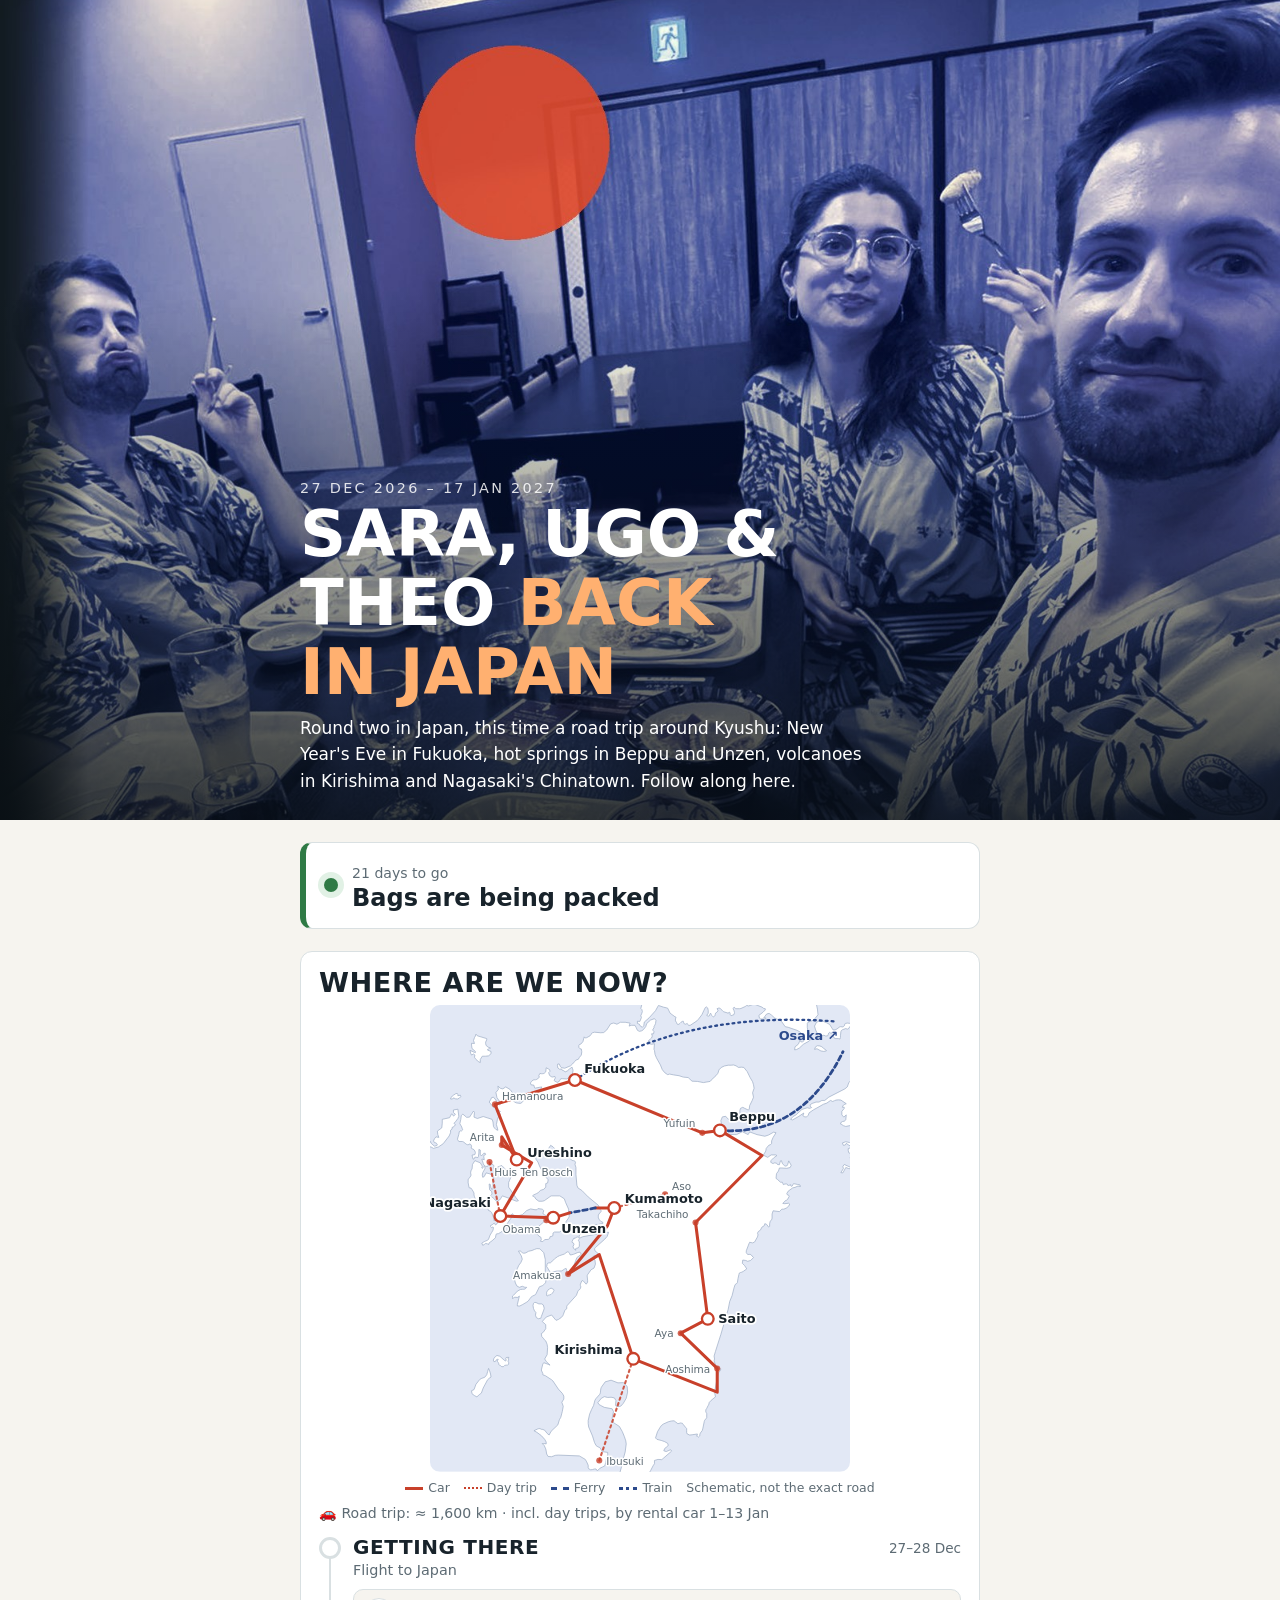
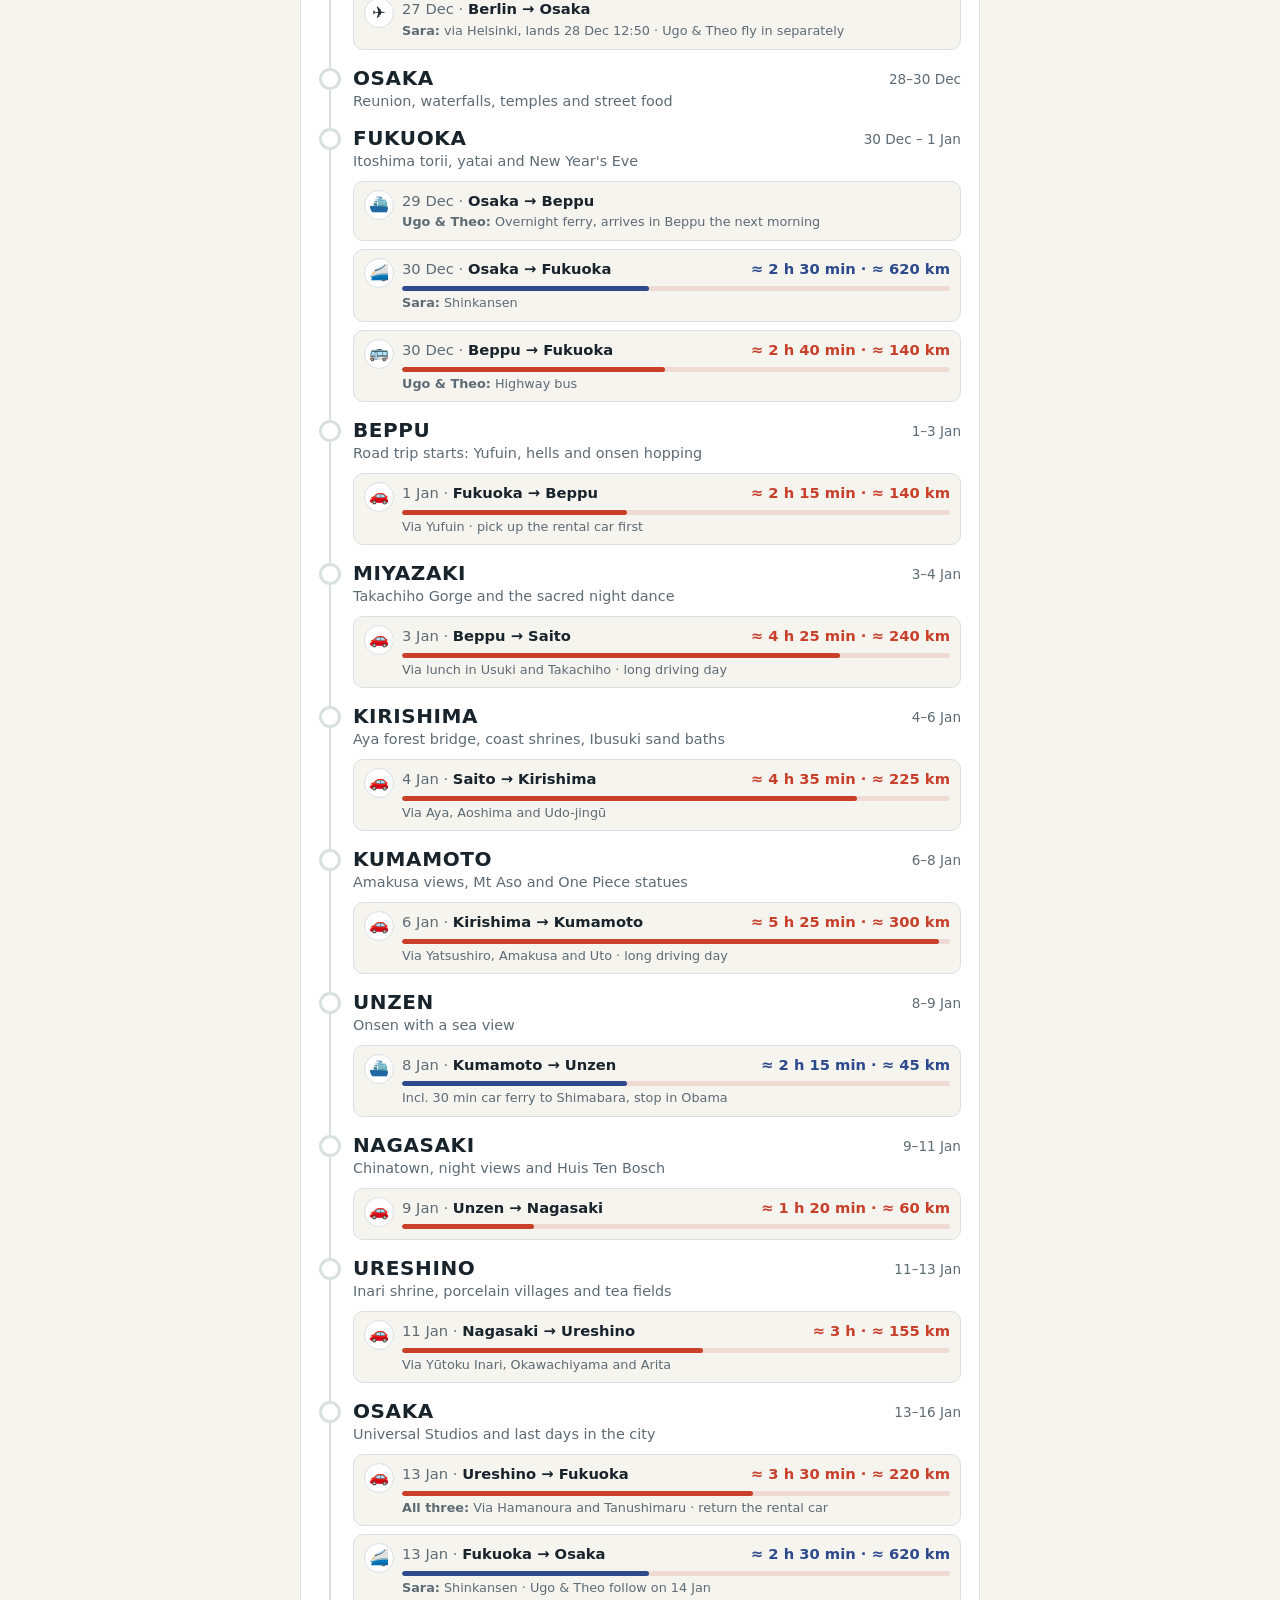
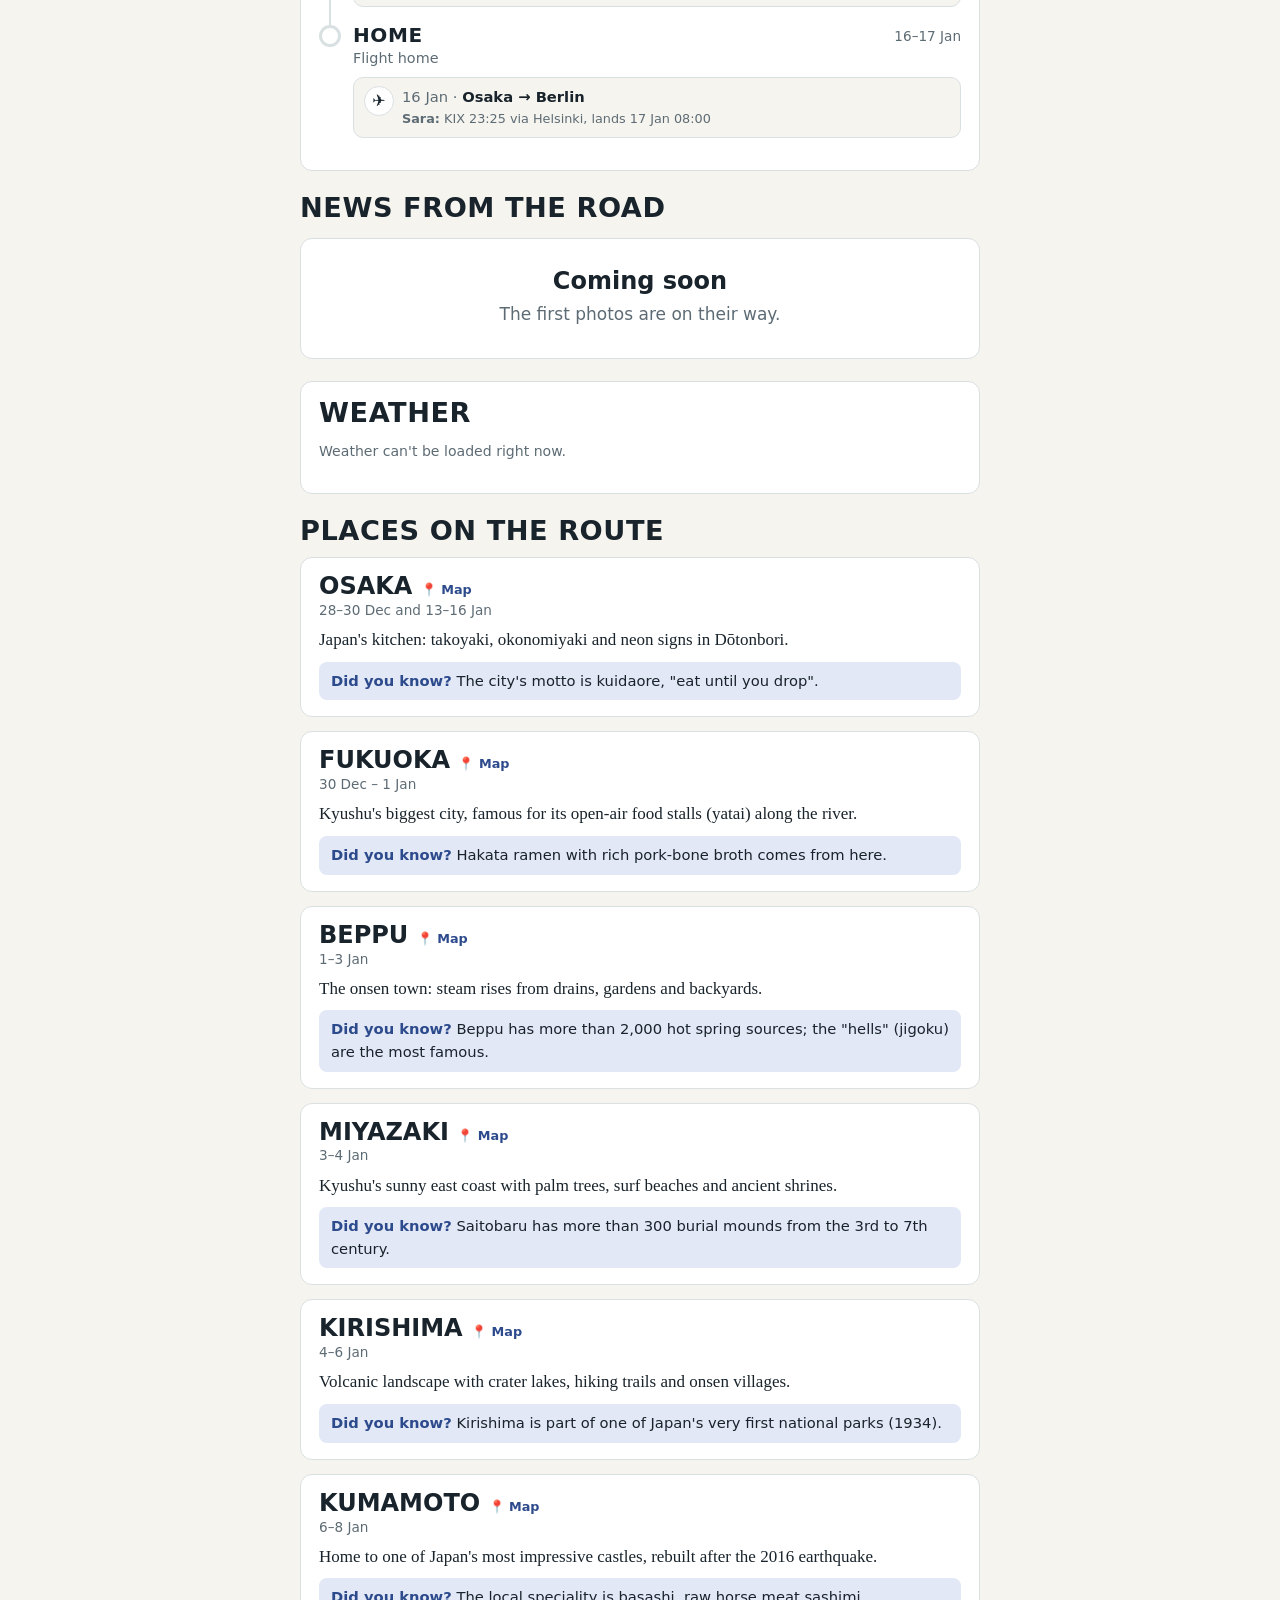
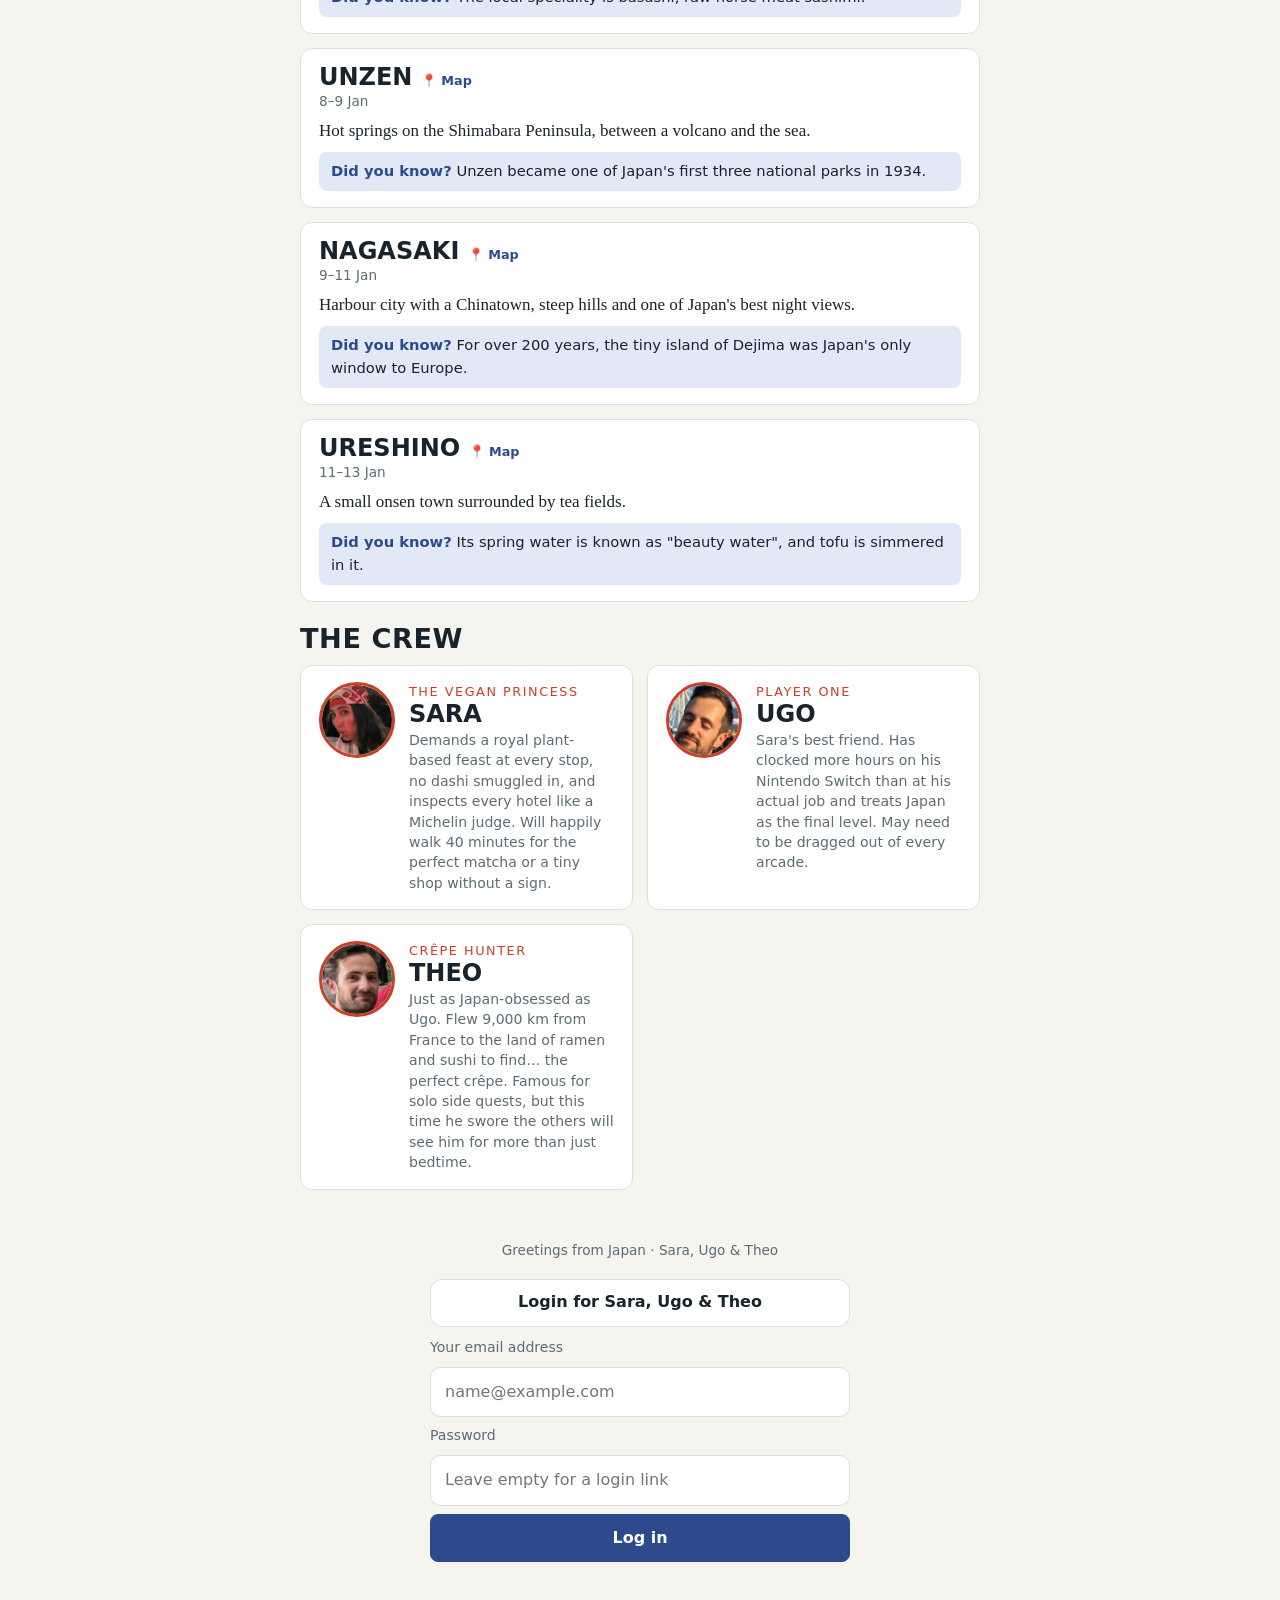
==== index.html @ 7d4ee1e5 "App icon name: Kyushu Trav Co-Authored-By: Claude Opus 5.5 <noreply@anthropic.com> Claude-Session: h" ====
<!DOCTYPE html>
<html lang="en">
<head>
<meta charset="utf-8">
<meta name="viewport" content="width=device-width, initial-scale=1, viewport-fit=cover">
<link rel="manifest" href="manifest-blog.webmanifest">
<link rel="apple-touch-icon" href="img/apple-touch-icon.png?v=2">
<link rel="icon" type="image/png" sizes="192x192" href="img/icon-192.png?v=2">
<meta name="apple-mobile-web-app-capable" content="yes">
<meta name="mobile-web-app-capable" content="yes">
<meta name="apple-mobile-web-app-status-bar-style" content="black-translucent">
<meta name="apple-mobile-web-app-title" content="Kyushu Trip">
<meta name="theme-color" content="#18232b">
<title>Sara, Ugo & Theo back in Japan</title>
<meta name="description" content="Photos and updates from Japan">
<meta property="og:title" content="Sara, Ugo & Theo back in Japan">
<meta property="og:description" content="Photos, route and updates from our trip around Kyushu">
<meta property="og:image" content="img/cover-yukata.jpg">
<meta name="robots" content="noindex, nofollow">
<meta http-equiv="Content-Security-Policy" content="default-src 'self'; script-src 'self'; style-src 'self' 'unsafe-inline' https://fonts.googleapis.com; font-src https://fonts.gstatic.com; img-src 'self' data: blob: https://ztfgjnlhketuqmggoakr.supabase.co; media-src 'self' blob: https://ztfgjnlhketuqmggoakr.supabase.co; connect-src 'self' https://ztfgjnlhketuqmggoakr.supabase.co wss://ztfgjnlhketuqmggoakr.supabase.co https://api.open-meteo.com https://api.frankfurter.dev https://api.frankfurter.app; base-uri 'self'; form-action 'self'; object-src 'none'">
<meta name="referrer" content="strict-origin-when-cross-origin">
<link rel="preconnect" href="https://fonts.googleapis.com">
<link rel="preconnect" href="https://fonts.gstatic.com" crossorigin>
<link href="https://fonts.googleapis.com/css2?family=Barlow+Condensed:wght@500;600;700&amp;family=Source+Serif+4:opsz,wght@8..60,400;8..60,600&amp;family=Source+Sans+3:wght@400;600;700&amp;display=swap" rel="stylesheet">
<style>@media (display-mode: standalone){.hero{padding-top:env(safe-area-inset-top)}}</style>
<link rel="stylesheet" href="style.css?v=28">
</head>
<body>
<div id="app"><p class="col" style="padding:40px 16px">Loading …</p></div>
<div class="lb" id="lb" role="dialog" aria-modal="true" aria-label="Photo"><button type="button" id="lbClose">Close</button><img id="lbImg" alt=""></div>
<script src="vendor/supabase.js?v=2.45.4"></script>
<script src="config.js?v=28"></script>
<script src="trip.js?v=28"></script>
<script src="route-map.js?v=28"></script>
<script src="app.js?v=28"></script>
</body>
</html>
---- style.css ----
:root{
  /* Layout: großes Foto oben, darunter Lebenszeichen, Wetter, Karte, Feed in einer Lesespalte (max 720px) */
  --bg:#f6f4ef; --surface:#ffffff; --ink:#18232b; --muted:#5d6b74; --line:#d9e0e2;
  --accent:#2c4a8c; --accent-soft:#e2e8f5; --trail:#c8402a; --ok:#2f7a45; --ok-soft:#e1f1e5; --crit:#b23a2e;
  --display:"Barlow Condensed","Arial Narrow",system-ui,sans-serif;
  --serif:"Source Serif 4",Georgia,serif;
  --body:"Source Sans 3",system-ui,-apple-system,"Segoe UI",sans-serif;
  color-scheme:light;
}
@media (prefers-color-scheme:dark){:root{--bg:#0e1418;--surface:#162027;--ink:#e4eaed;--muted:#97a5ae;--line:#26333c;--accent:#8ea9ec;--accent-soft:#1b2540;--trail:#ff7d5e;--ok:#6cc488;--ok-soft:#173022;--crit:#ef7d70;color-scheme:dark}}
*{box-sizing:border-box}
html,body{margin:0}
body{background:var(--bg);color:var(--ink);font-family:var(--body);font-size:17px;line-height:1.55;-webkit-text-size-adjust:100%}
h1,h2,h3{font-family:var(--display);font-weight:600;line-height:1.08;margin:0;text-wrap:balance}
h2{font-size:1.7rem;text-transform:uppercase;letter-spacing:.02em}
a{color:var(--accent)}
button,input,select,textarea{font:inherit;color:inherit}
:focus-visible{outline:3px solid var(--accent);outline-offset:2px}
.col{max-width:720px;margin:0 auto;padding-left:max(20px,env(safe-area-inset-left));padding-right:max(20px,env(safe-area-inset-right))}
.muted{color:var(--muted)} .small{font-size:.88rem}
.hero{position:relative;color:#fff;background:#18232b url("img/cover-yukata.jpg?v=2") center 12%/cover no-repeat;min-height:min(66vw,820px);display:flex;align-items:flex-end}
.hero::before{content:"";position:absolute;inset:0;background:linear-gradient(180deg,rgba(8,14,18,0) 35%,rgba(8,14,18,.82) 100%)}
.hero .col{position:relative;width:100%;padding-bottom:26px;padding-top:env(safe-area-inset-top)}
.eyebrow{font-family:var(--display);letter-spacing:.16em;text-transform:uppercase;font-size:.9rem;opacity:.85}
.hero h1{font-size:clamp(2.1rem,8vw,4rem);text-transform:uppercase}
.hero h1 span{color:#ffb070}
.hero p{margin:8px 0 0;max-width:34em}
main{display:grid;gap:22px;padding:22px 0 40px}
.card{background:var(--surface);border:1px solid var(--line);border-radius:12px;padding:16px 18px}
.status{display:grid;grid-template-columns:auto 1fr;gap:14px;align-items:center;border-left:6px solid var(--ok)}
.status .dot{width:14px;height:14px;border-radius:50%;background:var(--ok);box-shadow:0 0 0 6px var(--ok-soft)}
.status b{font-family:var(--display);font-size:1.5rem;font-weight:600;display:block;line-height:1.1}
.route{list-style:none;margin:10px 0 0;padding:0}
.route li{display:grid;grid-template-columns:22px 1fr auto;gap:12px;align-items:start;position:relative;padding-bottom:14px}
.route li::before{content:"";position:absolute;left:10px;top:18px;bottom:-2px;width:2px;background:var(--line)}
.route li:last-child::before{display:none}
.route .pin{width:22px;height:22px;border-radius:50%;border:3px solid var(--line);background:var(--surface);margin-top:2px;z-index:1}
.route li.done .pin{background:var(--accent);border-color:var(--accent)}
.route li.now .pin{background:var(--trail);border-color:var(--trail);box-shadow:0 0 0 5px color-mix(in srgb,var(--trail) 25%,transparent)}
.route .nm{font-family:var(--display);font-size:1.25rem;font-weight:600;text-transform:uppercase;letter-spacing:.03em;line-height:1.2}
.route li.now .nm{color:var(--trail)}
.route .ds{font-size:.9rem;color:var(--muted)}
.route .dt{font-size:.85rem;color:var(--muted);white-space:nowrap;padding-top:3px}
.tag{display:inline-block;font-size:.75rem;font-weight:700;padding:1px 8px;border-radius:999px;background:var(--accent-soft);color:var(--accent);margin-left:6px;vertical-align:middle;font-family:var(--body);letter-spacing:0;text-transform:none}
.tag.red{background:color-mix(in srgb,var(--crit) 14%,transparent);color:var(--crit)}
.crew{display:grid;grid-template-columns:repeat(auto-fit,minmax(260px,1fr));gap:14px}
.mate{display:grid;grid-template-columns:76px 1fr;gap:14px;align-items:start}
.mate img{width:76px;height:76px;border-radius:50%;object-fit:cover;border:3px solid var(--trail)}
.nick{display:block;font-family:var(--display);font-size:.8rem;letter-spacing:.12em;text-transform:uppercase;color:var(--trail)}
.mate .small{display:block;line-height:1.45;margin-top:4px}
.mate b{font-family:var(--display);font-size:1.5rem;text-transform:uppercase;display:block;line-height:1}
.post{display:grid;gap:10px}
.post .by{display:flex;gap:10px;align-items:center}
.post .by img{width:42px;height:42px;border-radius:50%;object-fit:cover}
.post .by b{display:block;line-height:1.1}
.post .txt{font-family:var(--serif);font-size:1.08rem;white-space:pre-wrap;margin:0}
.post .st{font-size:.85rem;font-weight:700;color:var(--ok)}
.media{display:grid;gap:4px;grid-template-columns:repeat(2,1fr);border-radius:10px;overflow:hidden}
.media.n1{grid-template-columns:1fr}
.media.n3>*:first-child{grid-column:1/-1}
.media button{border:0;padding:0;margin:0;background:var(--line);cursor:zoom-in;display:block;aspect-ratio:4/3}
.media.n1 button{aspect-ratio:auto}
.media img,.media video{width:100%;height:100%;object-fit:cover;display:block;background:#000}
.media video{aspect-ratio:auto;max-height:70vh;object-fit:contain}
.react{display:flex;flex-wrap:wrap;gap:6px;align-items:center}
.react button{border:1px solid var(--line);background:var(--bg);border-radius:999px;padding:6px 12px;min-height:40px;cursor:pointer;font-size:.95rem;font-variant-numeric:tabular-nums}
.react button.mine{border-color:var(--trail);background:color-mix(in srgb,var(--trail) 12%,var(--surface))}
.comments{display:grid;gap:8px;border-top:1px solid var(--line);padding-top:10px}
.cm{font-size:.95rem}
.cm b{font-weight:700}
.cm .muted{font-size:.8rem}
.cform{position:relative;display:grid;grid-template-columns:120px 1fr auto;gap:6px}
.cform input{border:1px solid var(--line);border-radius:8px;padding:7px 9px;background:var(--bg);min-width:0}
.btn{display:inline-flex;align-items:center;justify-content:center;gap:6px;border:1px solid var(--accent);background:var(--accent);color:#fff;border-radius:8px;padding:8px 14px;font-weight:600;cursor:pointer;text-decoration:none;font-size:.95rem}
.btn.ghost{background:transparent;color:var(--accent)}
.btn.wa{background:#1f8f4e;border-color:#1f8f4e}
.btn.small{padding:4px 10px;font-size:.82rem}
.btn.danger{background:transparent;border-color:var(--crit);color:var(--crit);padding:4px 10px;font-size:.82rem}
.btn:disabled{opacity:.5;cursor:wait}
.studio{border:2px dashed var(--trail)}
.studio h2{color:var(--trail)}
.studio form{display:grid;gap:10px;margin-top:10px}
.studio label{display:grid;gap:4px;font-size:.9rem;font-weight:600}
.studio input,.studio select,.studio textarea{border:1px solid var(--line);border-radius:8px;padding:8px 10px;background:var(--bg);font-weight:400;min-width:0}
.studio textarea{min-height:110px;resize:vertical}
.row2{display:grid;grid-template-columns:1fr 1fr;gap:10px}
.previews{display:flex;gap:6px;flex-wrap:wrap}
.previews img,.previews video{width:72px;height:72px;object-fit:cover;border-radius:6px;background:#000}
.msg{font-size:.9rem;min-height:1.2em}
.quick{display:flex;flex-wrap:wrap;gap:6px;align-items:center}
.quick .btn{min-height:40px}
.studio label.saver{display:flex;gap:8px;align-items:center;font-weight:400;font-size:.9rem}
.studio label.saver input{width:20px;height:20px;flex:0 0 auto;margin:0}
.sharebox{background:color-mix(in srgb,#1f8f4e 10%,var(--surface));border:1px solid #1f8f4e;border-radius:10px;padding:12px 14px;display:grid;gap:8px}
.empty{text-align:center;padding:30px 18px}
.lb{position:fixed;inset:0;background:rgba(5,8,10,.92);display:none;align-items:center;justify-content:center;z-index:20;padding:16px}
.lb.on{display:flex}
.lb img{max-width:100%;max-height:100%;border-radius:6px}
.lb button{position:absolute;top:12px;right:12px;background:#fff;color:#000;border:0;border-radius:999px;padding:6px 14px;font-weight:700;cursor:pointer}
.map{display:block;width:100%;height:auto;max-height:620px}
.map .land{fill:var(--accent-soft);stroke:var(--accent);stroke-width:.8}
.map .chile{fill:color-mix(in srgb,var(--trail) 14%,var(--surface));stroke:var(--trail)}
.map .other{fill:var(--bg);stroke:var(--line);stroke-width:.8}
.map .fly{stroke:var(--muted);stroke-width:2;stroke-dasharray:5 5;fill:none}
.map .drive{stroke:var(--trail);stroke-width:3;fill:none}
.map text{font-family:var(--display);font-weight:600;fill:var(--ink)}
.legend{display:flex;gap:16px;flex-wrap:wrap;font-size:.85rem;color:var(--muted);margin-top:6px}
.legend i{display:inline-block;width:26px;height:0;border-top:2px dashed var(--muted);vertical-align:middle;margin-right:6px}
.legend i.d{border-top:3px solid var(--trail)}
.stage{display:grid;grid-template-columns:62px 1fr;gap:12px;padding:10px 0;border-bottom:1px solid var(--line)}
.stage:last-child{border-bottom:0}
.stage .dd{font-family:var(--display);font-weight:700;font-size:1.15rem;line-height:1.1}
.stage .dd span{display:block;font-size:.8rem;color:var(--muted);font-weight:500;text-transform:uppercase;letter-spacing:.06em}
.stage b{font-family:var(--display);font-size:1.2rem;font-weight:600}
.stage.now{background:color-mix(in srgb,var(--trail) 10%,transparent);border-radius:8px;padding:10px 8px}
.stage .km{font-size:.85rem;color:var(--trail);font-weight:700}
.places{display:grid;gap:14px}
.place h3{font-size:1.5rem;text-transform:uppercase}
.place .when{font-size:.85rem;color:var(--muted);margin-bottom:6px}
.place p{margin:0 0 8px;font-family:var(--serif)}
.fact{background:var(--accent-soft);border-radius:8px;padding:8px 12px;font-size:.92rem}
.fact b{color:var(--accent)}
.wxrow{display:grid;grid-template-columns:auto 1fr auto;gap:2px 12px;padding:10px 0;border-bottom:1px solid var(--line);align-items:center}
.wxrow:last-child{border-bottom:0}
.wxrow .ic{font-size:1.9rem;line-height:1}
.wxrow .t{font-family:var(--display);font-size:1.8rem;font-weight:600;line-height:1;text-align:right;font-variant-numeric:tabular-nums}
.wxrow .t small{font-size:1rem;color:var(--muted)}
.wxrow.cur{background:color-mix(in srgb,var(--trail) 10%,transparent);border-radius:8px;padding:10px 8px}
.days{display:flex;gap:6px;overflow-x:auto;grid-column:1/-1;margin-top:4px}
.days span{flex:0 0 auto;font-size:.78rem;background:var(--bg);border-radius:6px;padding:2px 7px;color:var(--muted);font-variant-numeric:tabular-nums}
.team{margin:18px auto 0;max-width:420px;display:grid;gap:10px;text-align:left}
.teambtn{width:100%;min-height:48px;border:1px solid var(--line);background:var(--surface);color:var(--ink);border-radius:12px;font-weight:600;font-size:1rem;cursor:pointer;display:flex;align-items:center;justify-content:center;gap:8px}
.login{display:grid;gap:8px}
.login input{border:1px solid var(--line);border-radius:10px;padding:12px 14px;background:var(--surface);font-size:16px;width:100%}
.login .btn{min-height:48px;font-size:1rem}
footer{padding-top:10px;padding-bottom:max(40px,calc(env(safe-area-inset-bottom) + 24px));font-size:.85rem;color:var(--muted);text-align:center}
.demo{background:#fff3cd;color:#6b4e00;text-align:center;font-size:.85rem;padding:6px}
input,select,textarea{font-size:16px}
.cform input{padding:10px 12px}
.cform .btn{min-height:44px}
@media (max-width:520px){
  body{font-size:16px}
  h2{font-size:1.45rem}
  .row2{grid-template-columns:1fr}
  .hero{min-height:0;background-size:100% auto;background-position:center top;padding-top:52vw}
  .hero::before{background:linear-gradient(180deg,rgba(24,35,43,0) 0,rgba(24,35,43,0) 40vw,rgba(24,35,43,.85) 60vw,#18232b 69vw)}
  .hero p{font-size:.98rem}
  main{gap:18px}
  .card{padding:14px 16px;border-radius:14px}
  .cform{grid-template-columns:1fr}
  .route .nm{font-size:1.1rem}
  .place h3{font-size:1.3rem}
  .post .txt{font-size:1.02rem}
}

/* Route map */
.rmwrap{margin:8px 0 6px}
.routemap{display:block;width:100%;max-width:420px;height:auto;margin:0 auto;border-radius:10px}
.rm-sea{fill:var(--accent-soft)}
.rm-land{fill:var(--surface);stroke:color-mix(in srgb,var(--accent) 35%,var(--line));stroke-width:.6;stroke-linejoin:round}
.rm-car{stroke:var(--trail);stroke-width:2.6;stroke-linecap:round}
.rm-ferry{stroke:var(--accent);stroke-width:2.4;stroke-dasharray:4 3;stroke-linecap:round}
.rm-train{fill:none;stroke:var(--accent);stroke-width:2;stroke-dasharray:1.5 3.5;stroke-linecap:round}
.rm-osaka{font:600 11px var(--body,system-ui);fill:var(--accent)}
.rm-stop circle{fill:var(--surface);stroke:var(--trail);stroke-width:2}
.rm-stop.done circle{fill:var(--trail)}
.rm-stop.now circle{fill:var(--trail);stroke:var(--surface)}
.rm-stop .rm-halo{fill:color-mix(in srgb,var(--trail) 25%,transparent);stroke:none}
.rm-stop text{font:600 11px var(--body,system-ui);fill:var(--ink);paint-order:stroke;stroke:var(--surface);stroke-width:3px;stroke-linejoin:round}
.rm-legend{display:flex;flex-wrap:wrap;gap:4px 14px;justify-content:center;font-size:.78rem;color:var(--muted);margin-top:6px}
.rm-legend i{display:inline-block;width:18px;height:0;vertical-align:middle;margin-right:5px;border-top:3px solid var(--trail)}
.rm-legend i.ferry{border-top:3px dashed var(--accent)}
.rm-legend i.train{border-top:3px dotted var(--accent)}
.leg{display:grid;grid-template-columns:30px 1fr;gap:8px;align-items:start;margin:8px 0 2px;padding:8px 10px;border-radius:10px;background:var(--bg);border:1px solid var(--line)}
.leg-ic{width:30px;height:30px;border-radius:50%;display:grid;place-items:center;background:var(--surface);font-size:1rem;border:1px solid var(--line)}
.leg-t{display:flex;flex-wrap:wrap;justify-content:space-between;gap:2px 10px;align-items:baseline;font-size:.92rem}
.leg-t b{font-weight:700}
.leg-m{font-weight:700;color:var(--trail);font-variant-numeric:tabular-nums;white-space:nowrap}
.leg-bar{height:5px;border-radius:3px;background:color-mix(in srgb,var(--trail) 14%,transparent);margin:5px 0 2px;overflow:hidden}
.leg-bar i{display:block;height:100%;border-radius:3px;background:var(--trail)}
.leg-ferry .leg-bar i,.leg-train .leg-bar i{background:var(--accent)}
.leg-ferry .leg-m,.leg-train .leg-m{color:var(--accent)}
.leg-n{font-size:.8rem;color:var(--muted)}
ol.legs{list-style:none;margin:8px 0 0;padding:0;display:grid;gap:8px}
@media (prefers-reduced-motion:no-preference){.rm-stop .rm-halo{animation:rmpulse 2s ease-in-out infinite}}
@keyframes rmpulse{50%{opacity:.35}}
.route li{grid-template-columns:22px 1fr 7.6em}
.route .dt{text-align:right}
.route .leg{margin-right:calc(-7.6em - 12px)}

.maplink{font-size:.8rem;font-weight:600;white-space:nowrap;text-decoration:none;font-family:var(--body);text-transform:none;letter-spacing:0}
.routemap polyline{fill:none;stroke-linejoin:round}
.rm-trip{stroke:var(--trail);stroke-width:1.8;stroke-dasharray:2 3;stroke-linecap:round;fill:none;opacity:.85}
.rm-wp circle{fill:var(--trail);opacity:.8}
.rm-wp text{font:500 9px var(--body,system-ui);fill:var(--muted);paint-order:stroke;stroke:var(--surface);stroke-width:2.5px;stroke-linejoin:round}
.rm-legend i.trip{border-top:2px dotted var(--trail)}
.leg-d{font-weight:400;color:var(--muted)}
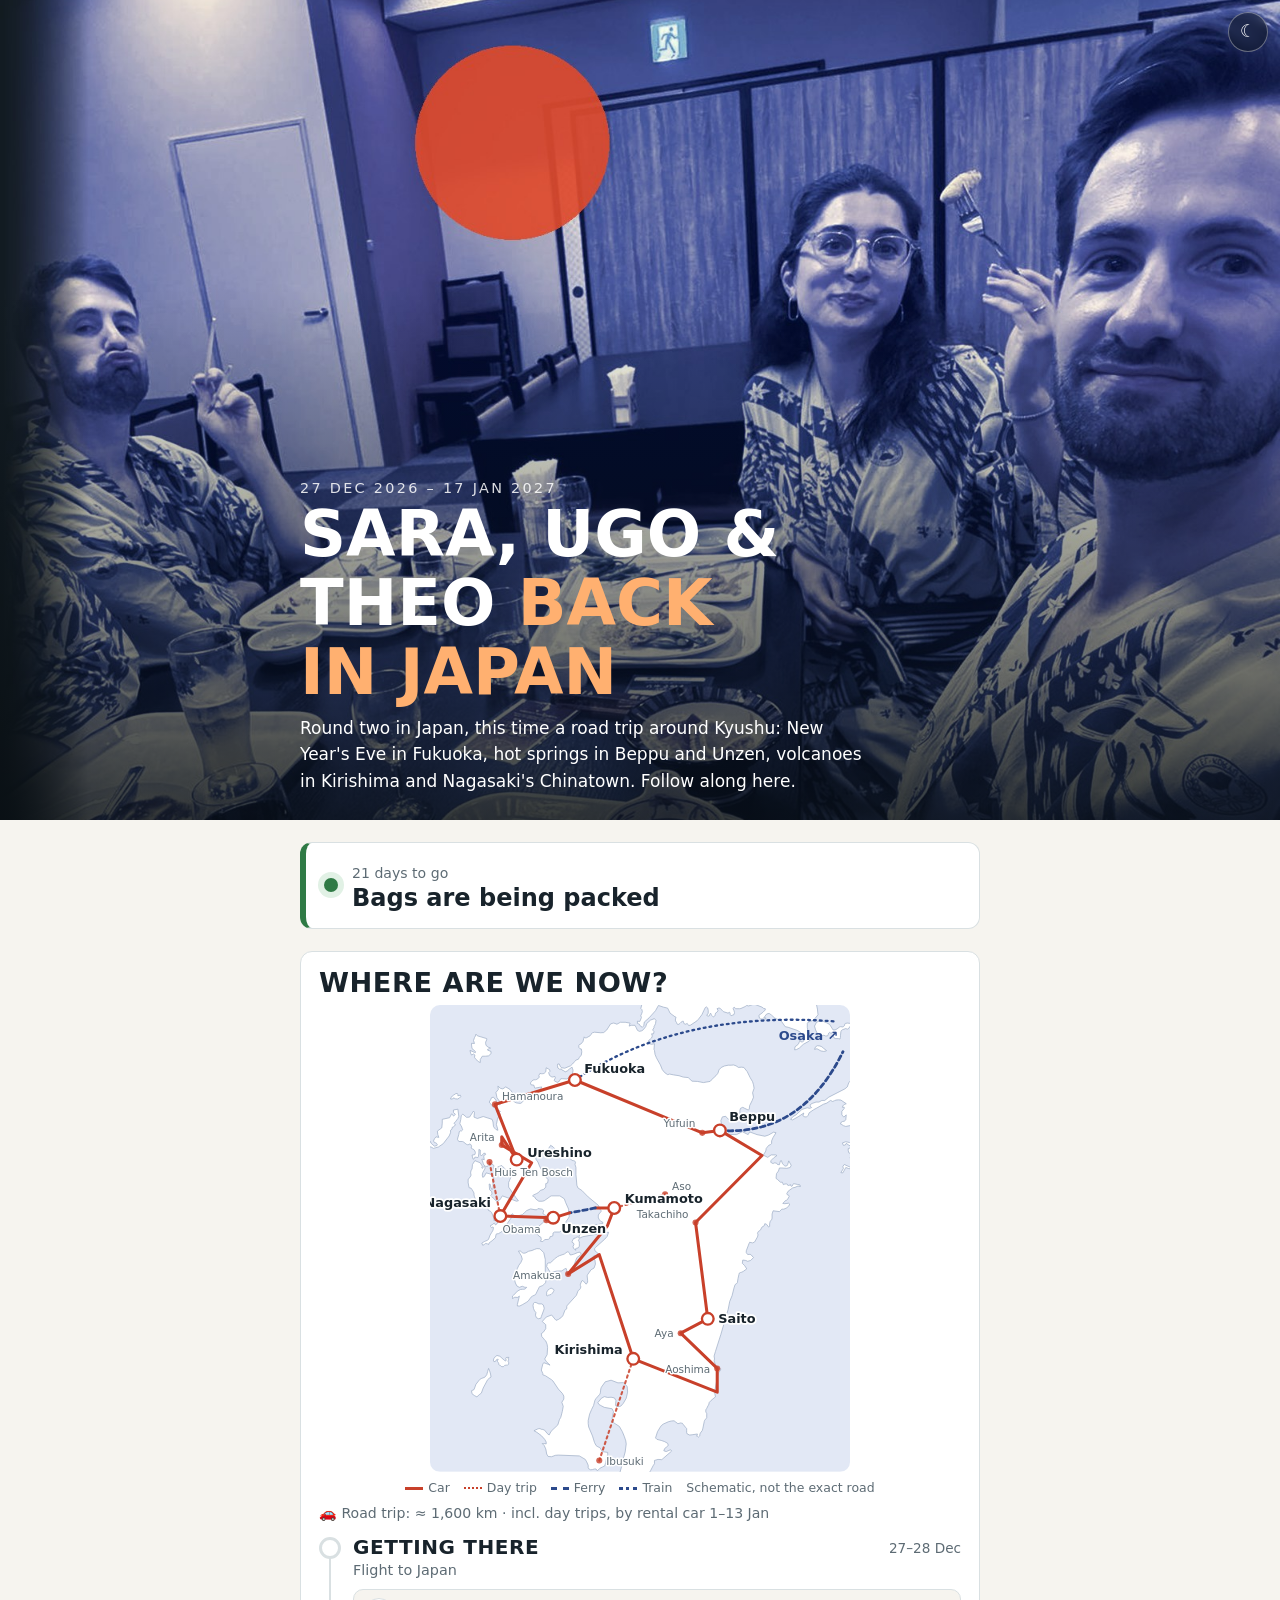
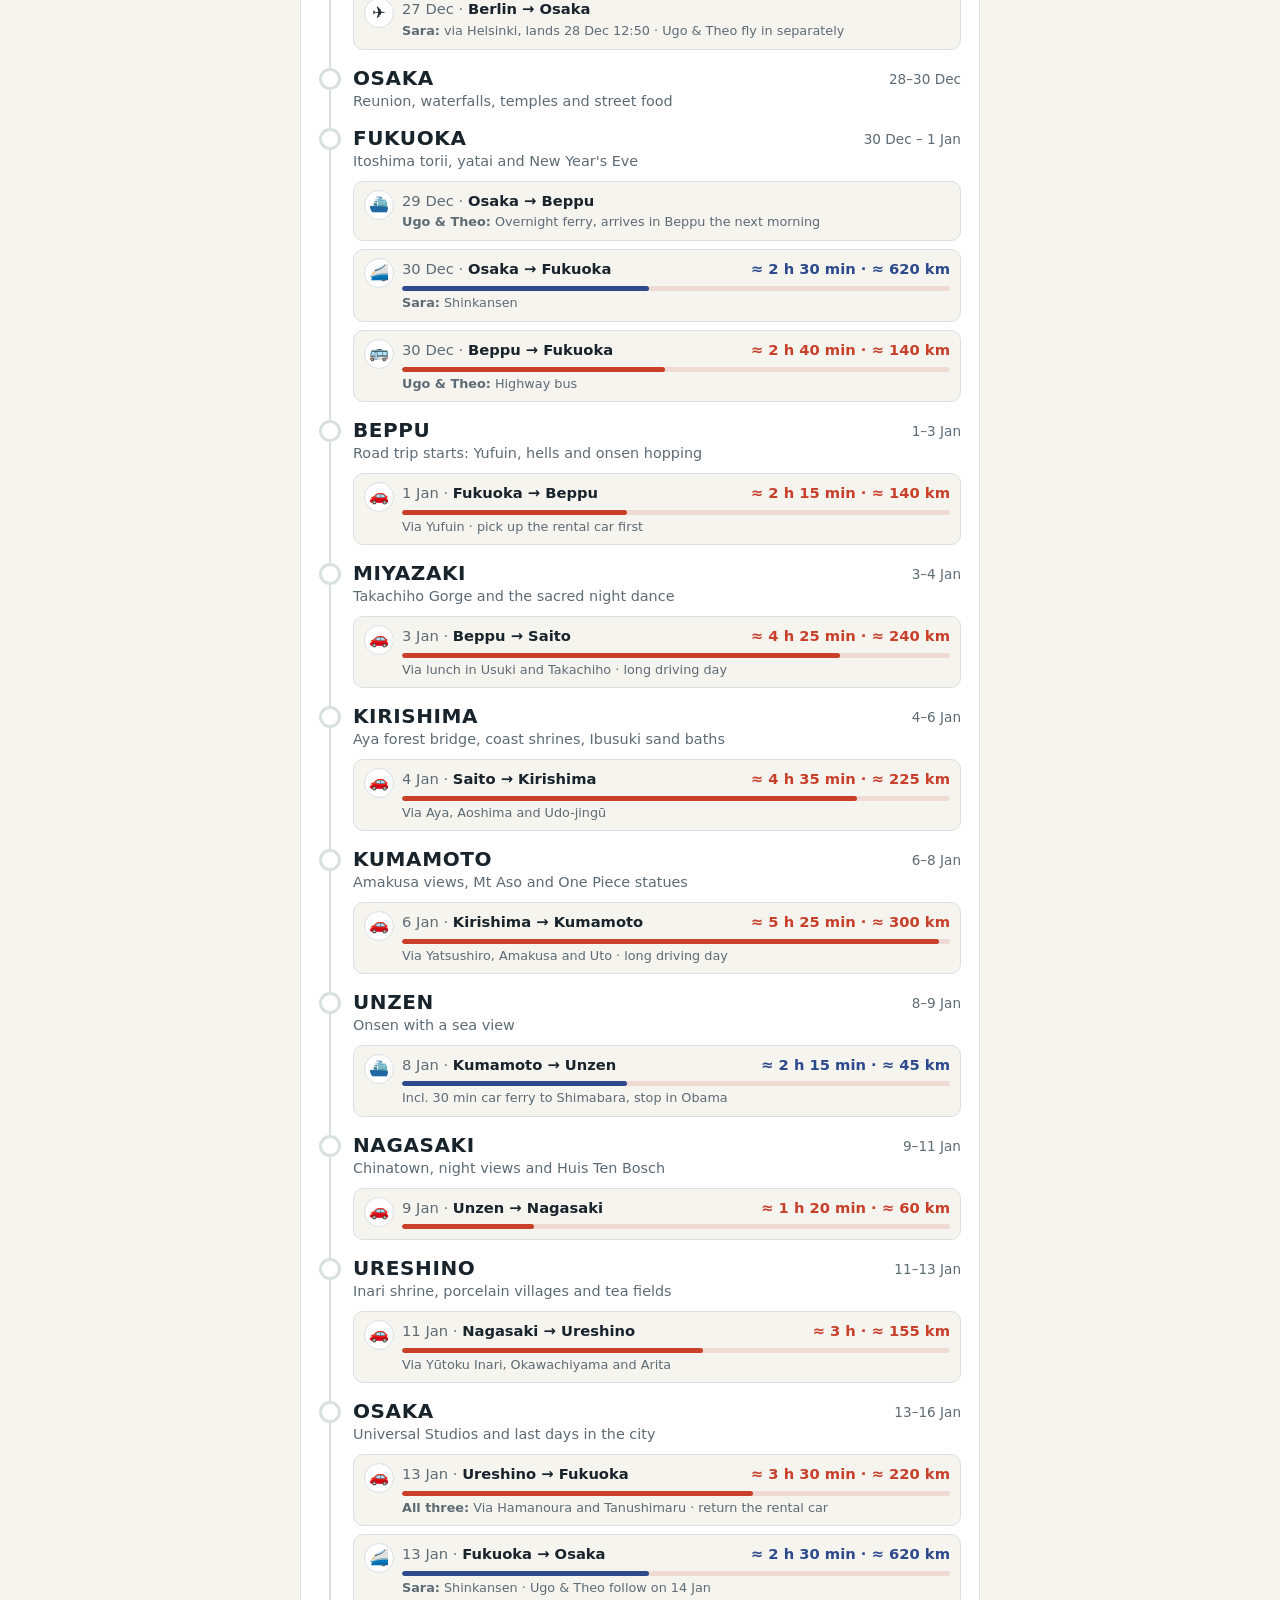
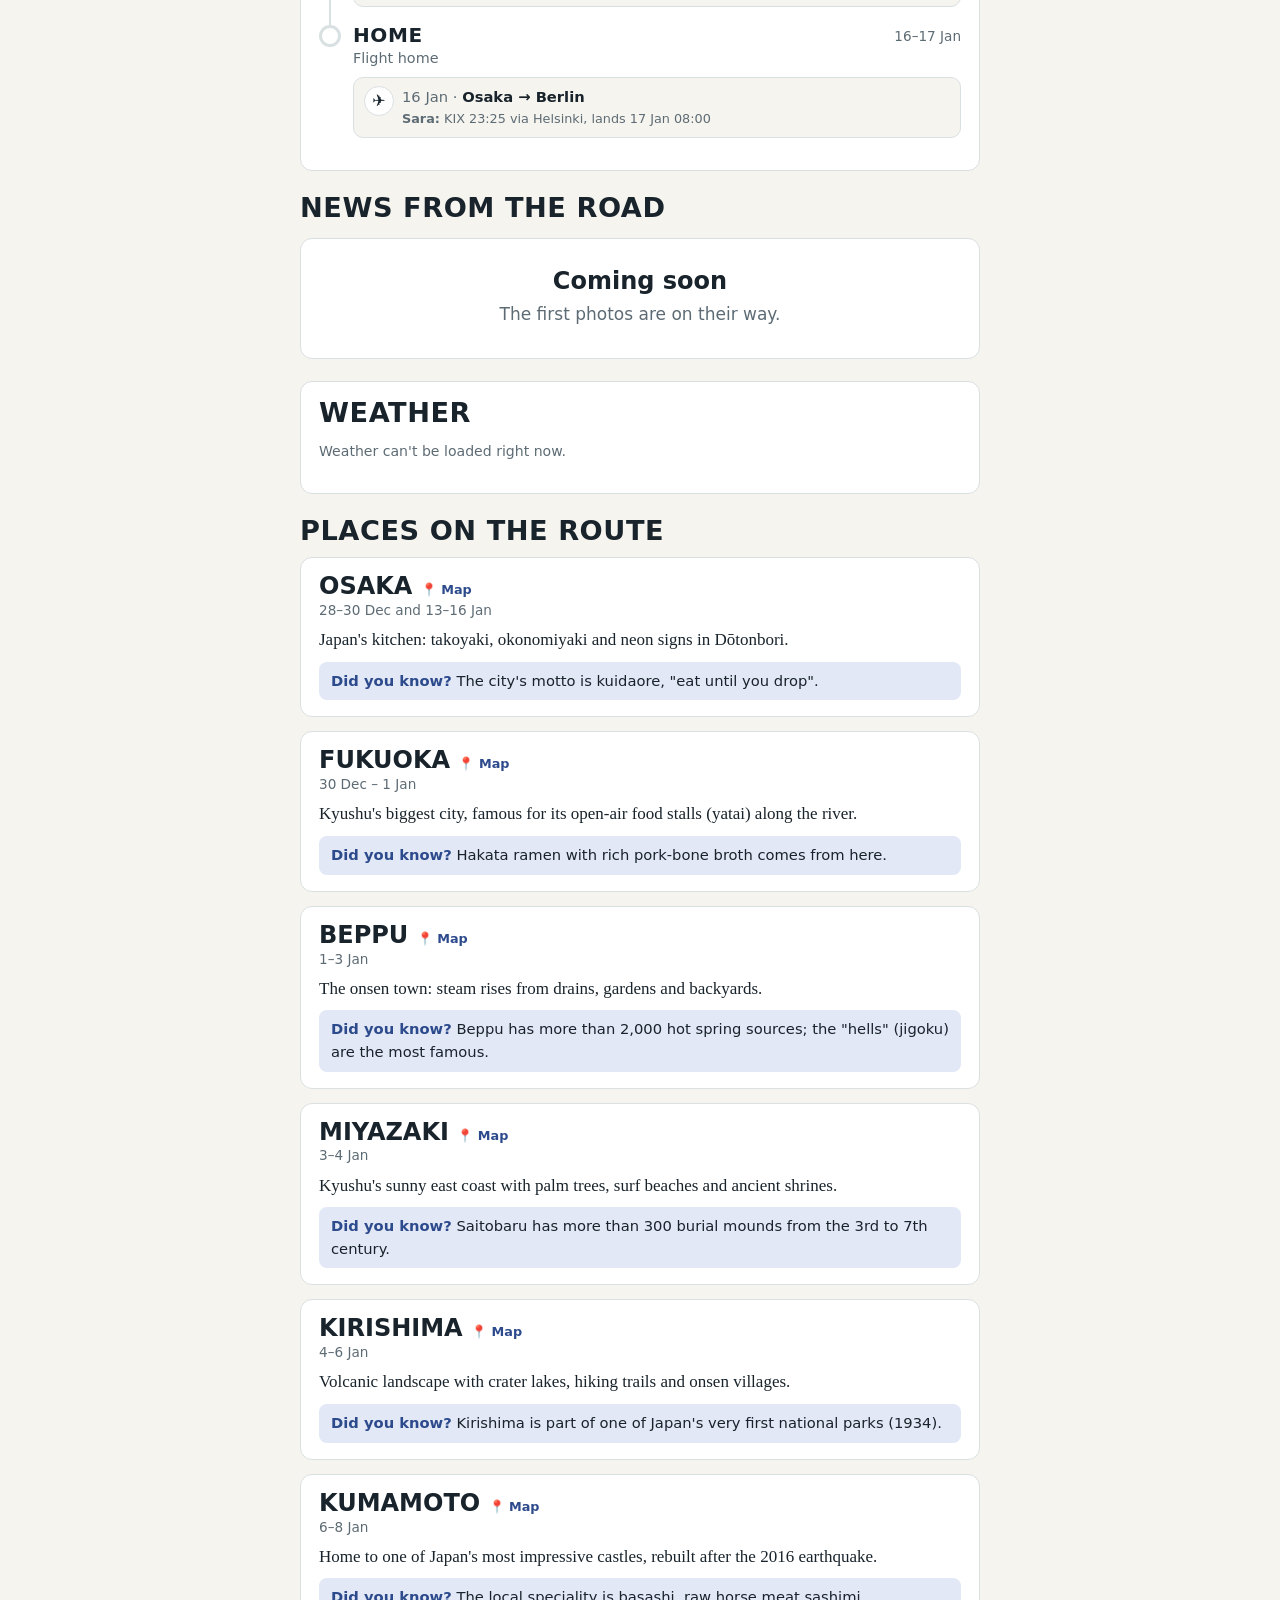
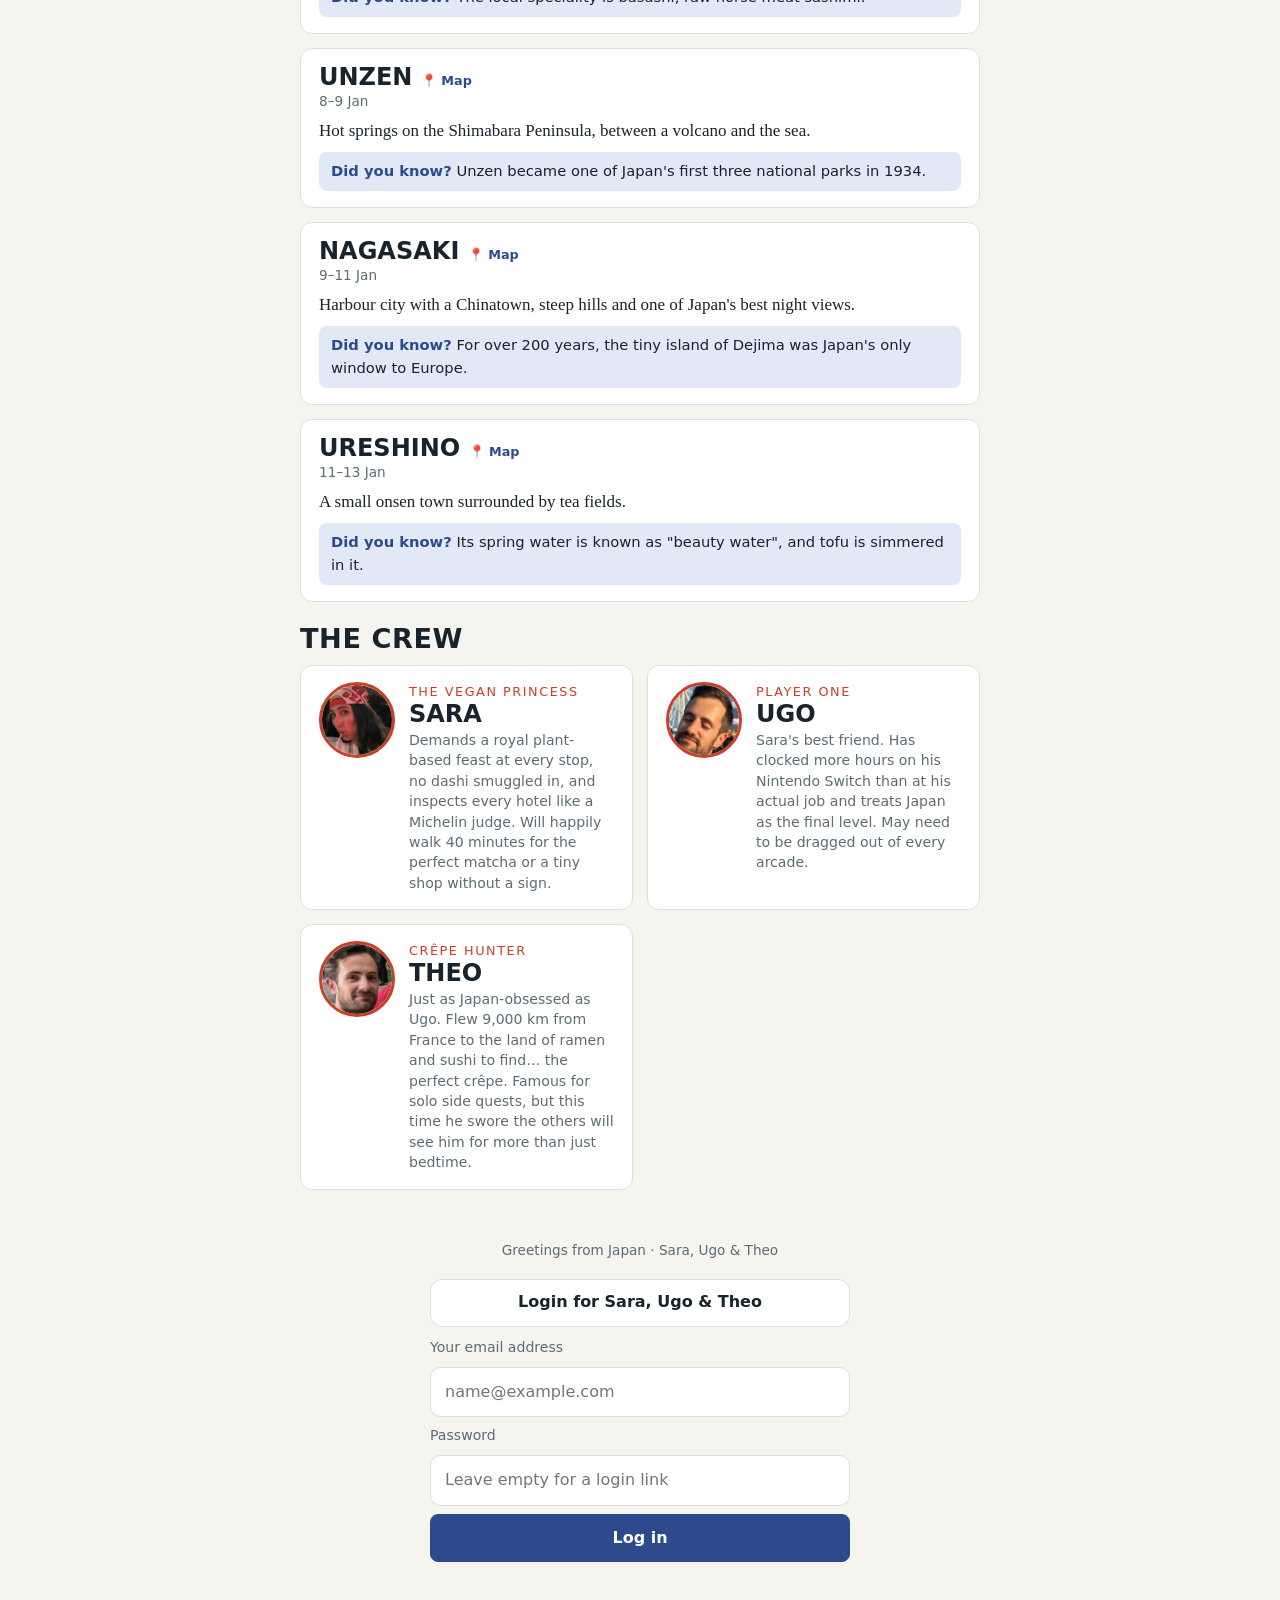
==== commit b85deb43: "Light/dark mode toggle for cockpit and blog Co-Authored-By: Claude Opus 5.5 <noreply@anthropic.com> " ====
--- a/index.html
+++ b/index.html
@@ -23,15 +23,16 @@
 <link rel="preconnect" href="https://fonts.gstatic.com" crossorigin>
 <link href="https://fonts.googleapis.com/css2?family=Barlow+Condensed:wght@500;600;700&amp;family=Source+Serif+4:opsz,wght@8..60,400;8..60,600&amp;family=Source+Sans+3:wght@400;600;700&amp;display=swap" rel="stylesheet">
 <style>@media (display-mode: standalone){.hero{padding-top:env(safe-area-inset-top)}}</style>
-<link rel="stylesheet" href="style.css?v=28">
+<script src="theme.js?v=30"></script>
+<link rel="stylesheet" href="style.css?v=30">
 </head>
 <body>
 <div id="app"><p class="col" style="padding:40px 16px">Loading …</p></div>
 <div class="lb" id="lb" role="dialog" aria-modal="true" aria-label="Photo"><button type="button" id="lbClose">Close</button><img id="lbImg" alt=""></div>
 <script src="vendor/supabase.js?v=2.45.4"></script>
-<script src="config.js?v=28"></script>
-<script src="trip.js?v=28"></script>
-<script src="route-map.js?v=28"></script>
-<script src="app.js?v=28"></script>
+<script src="config.js?v=30"></script>
+<script src="trip.js?v=30"></script>
+<script src="route-map.js?v=30"></script>
+<script src="app.js?v=30"></script>
 </body>
 </html>
--- a/style.css
+++ b/style.css
@@ -196,3 +196,11 @@
 .rm-wp text{font:500 9px var(--body,system-ui);fill:var(--muted);paint-order:stroke;stroke:var(--surface);stroke-width:2.5px;stroke-linejoin:round}
 .rm-legend i.trip{border-top:2px dotted var(--trail)}
 .leg-d{font-weight:400;color:var(--muted)}
+
+/* Dunkelmodus: System oder Schalter */
+@media (prefers-color-scheme:dark){:root:not([data-theme="light"]){--bg:#0e1418; --surface:#162027; --ink:#e4eaed; --muted:#93a2ab; --line:#26333c; --accent:#8ea9ec; --accent-soft:#1b2540; --trail:#ff7d5e; --ok:#6cc488; --ok-soft:#173022; --crit:#ef7d70; color-scheme:dark;}}
+:root[data-theme="dark"]{--bg:#0e1418; --surface:#162027; --ink:#e4eaed; --muted:#93a2ab; --line:#26333c; --accent:#8ea9ec; --accent-soft:#1b2540; --trail:#ff7d5e; --ok:#6cc488; --ok-soft:#173022; --crit:#ef7d70; color-scheme:dark;}
+:root[data-theme="light"]{color-scheme:light}
+.themebtn{position:absolute;top:calc(12px + env(safe-area-inset-top));right:12px;z-index:15;width:40px;height:40px;border-radius:50%;border:1px solid rgba(255,255,255,.35);background:rgba(8,14,18,.45);color:#fff;font-size:1.1rem;line-height:1;cursor:pointer;display:grid;place-items:center;padding:0;-webkit-backdrop-filter:blur(6px);backdrop-filter:blur(6px)}
+.themebtn:active{transform:scale(.94)}
+@media print{.themebtn{display:none}}
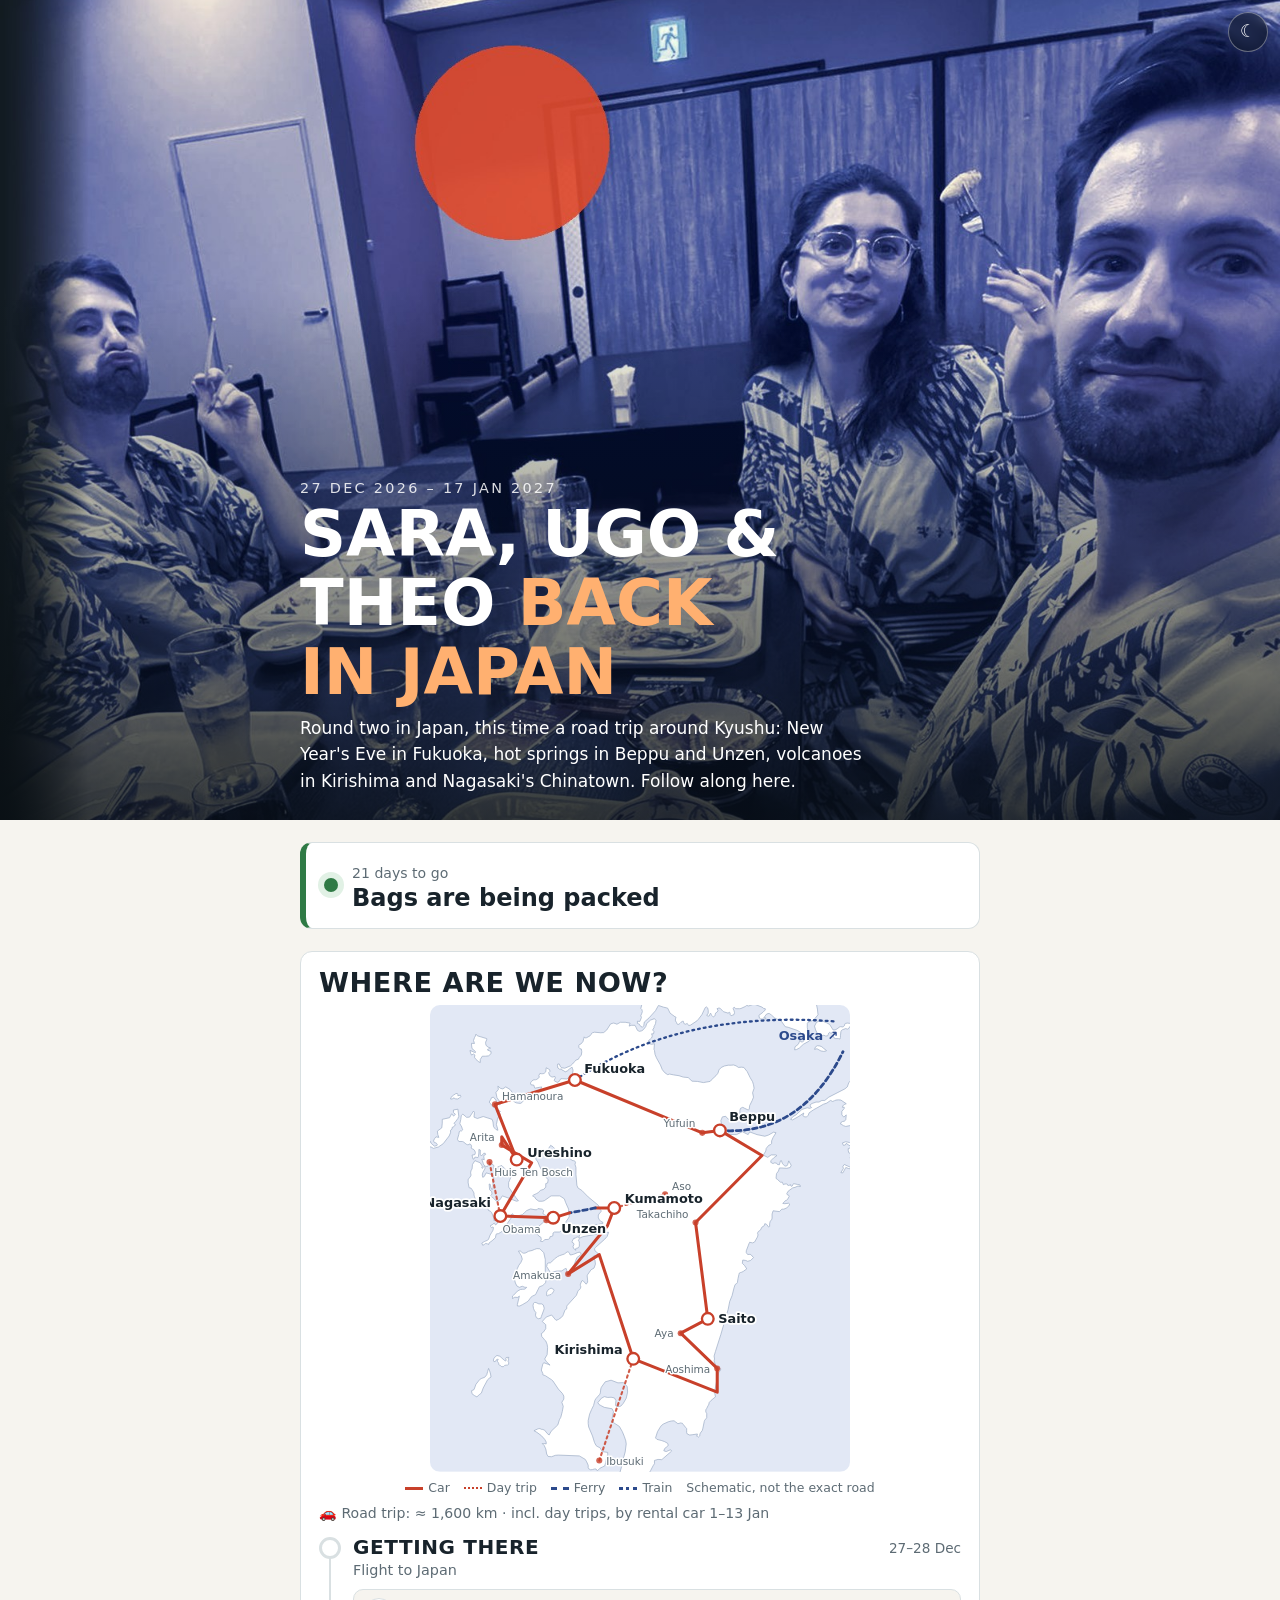
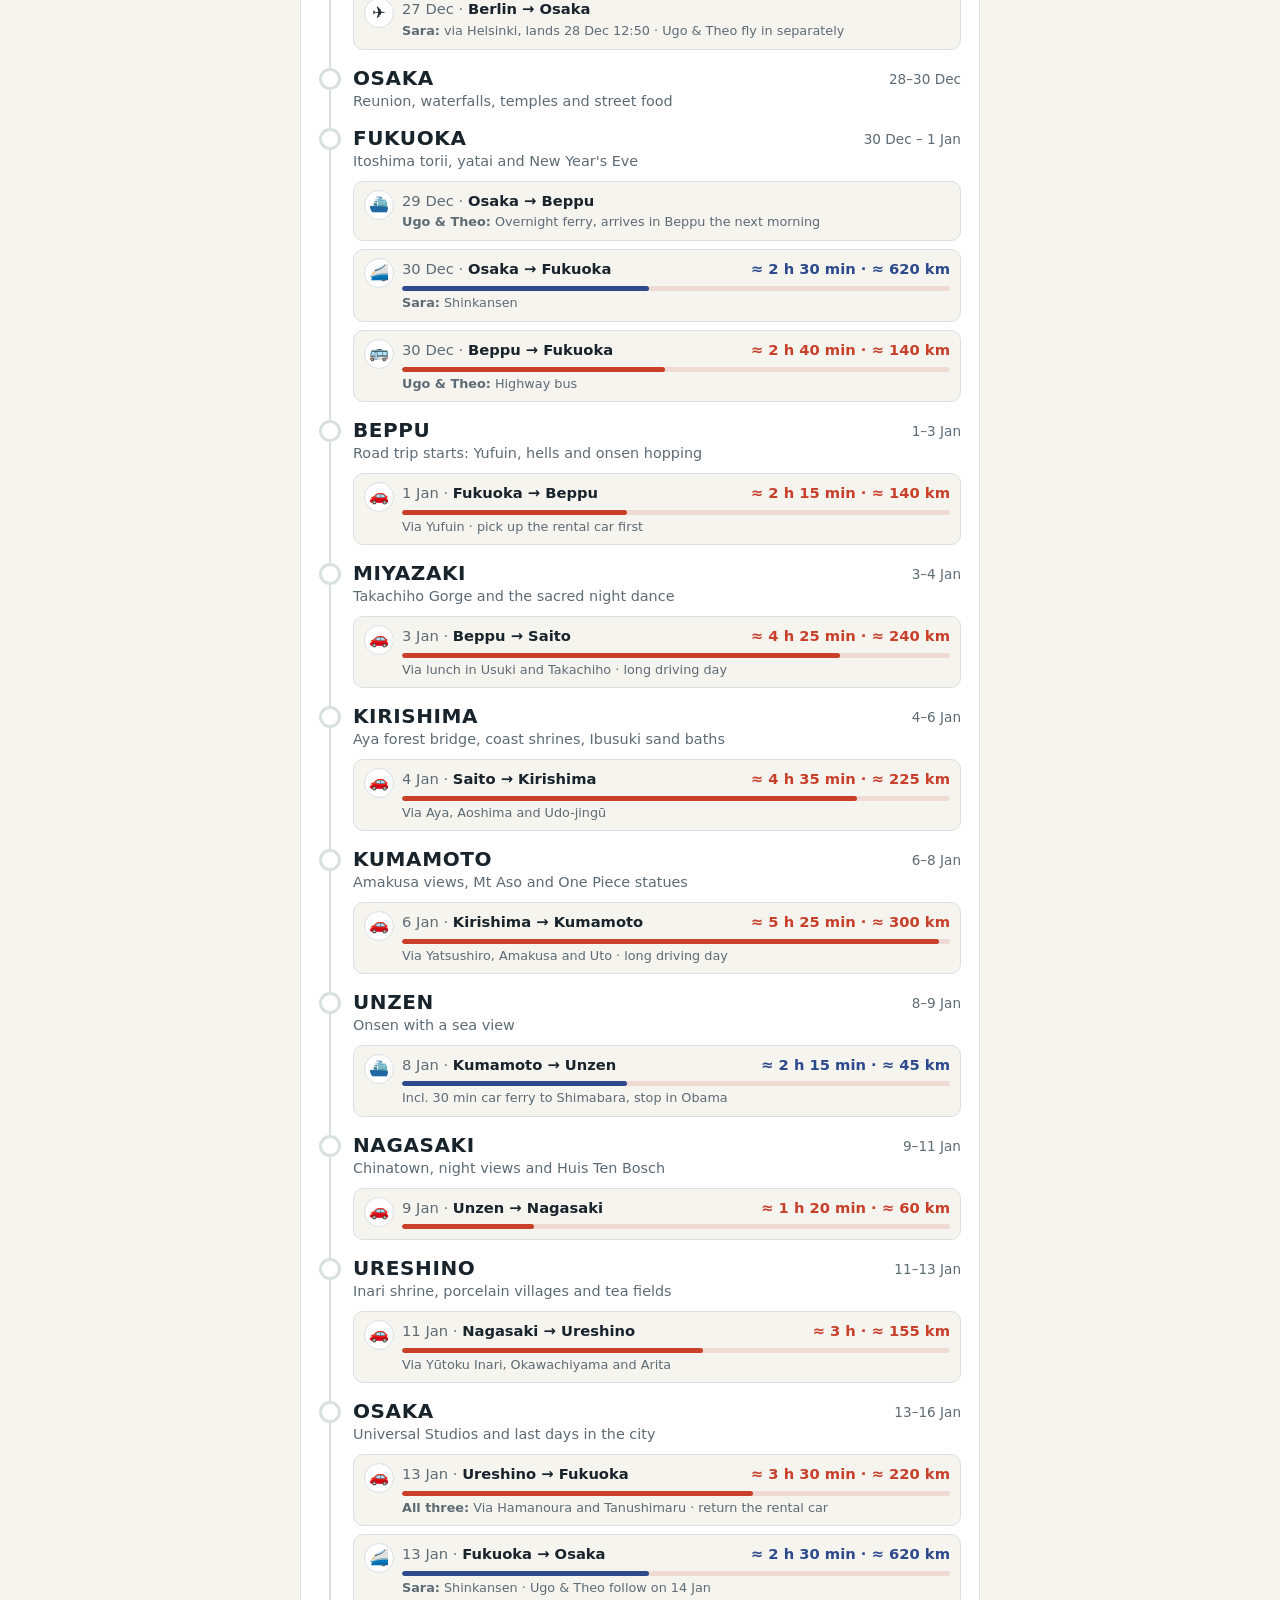
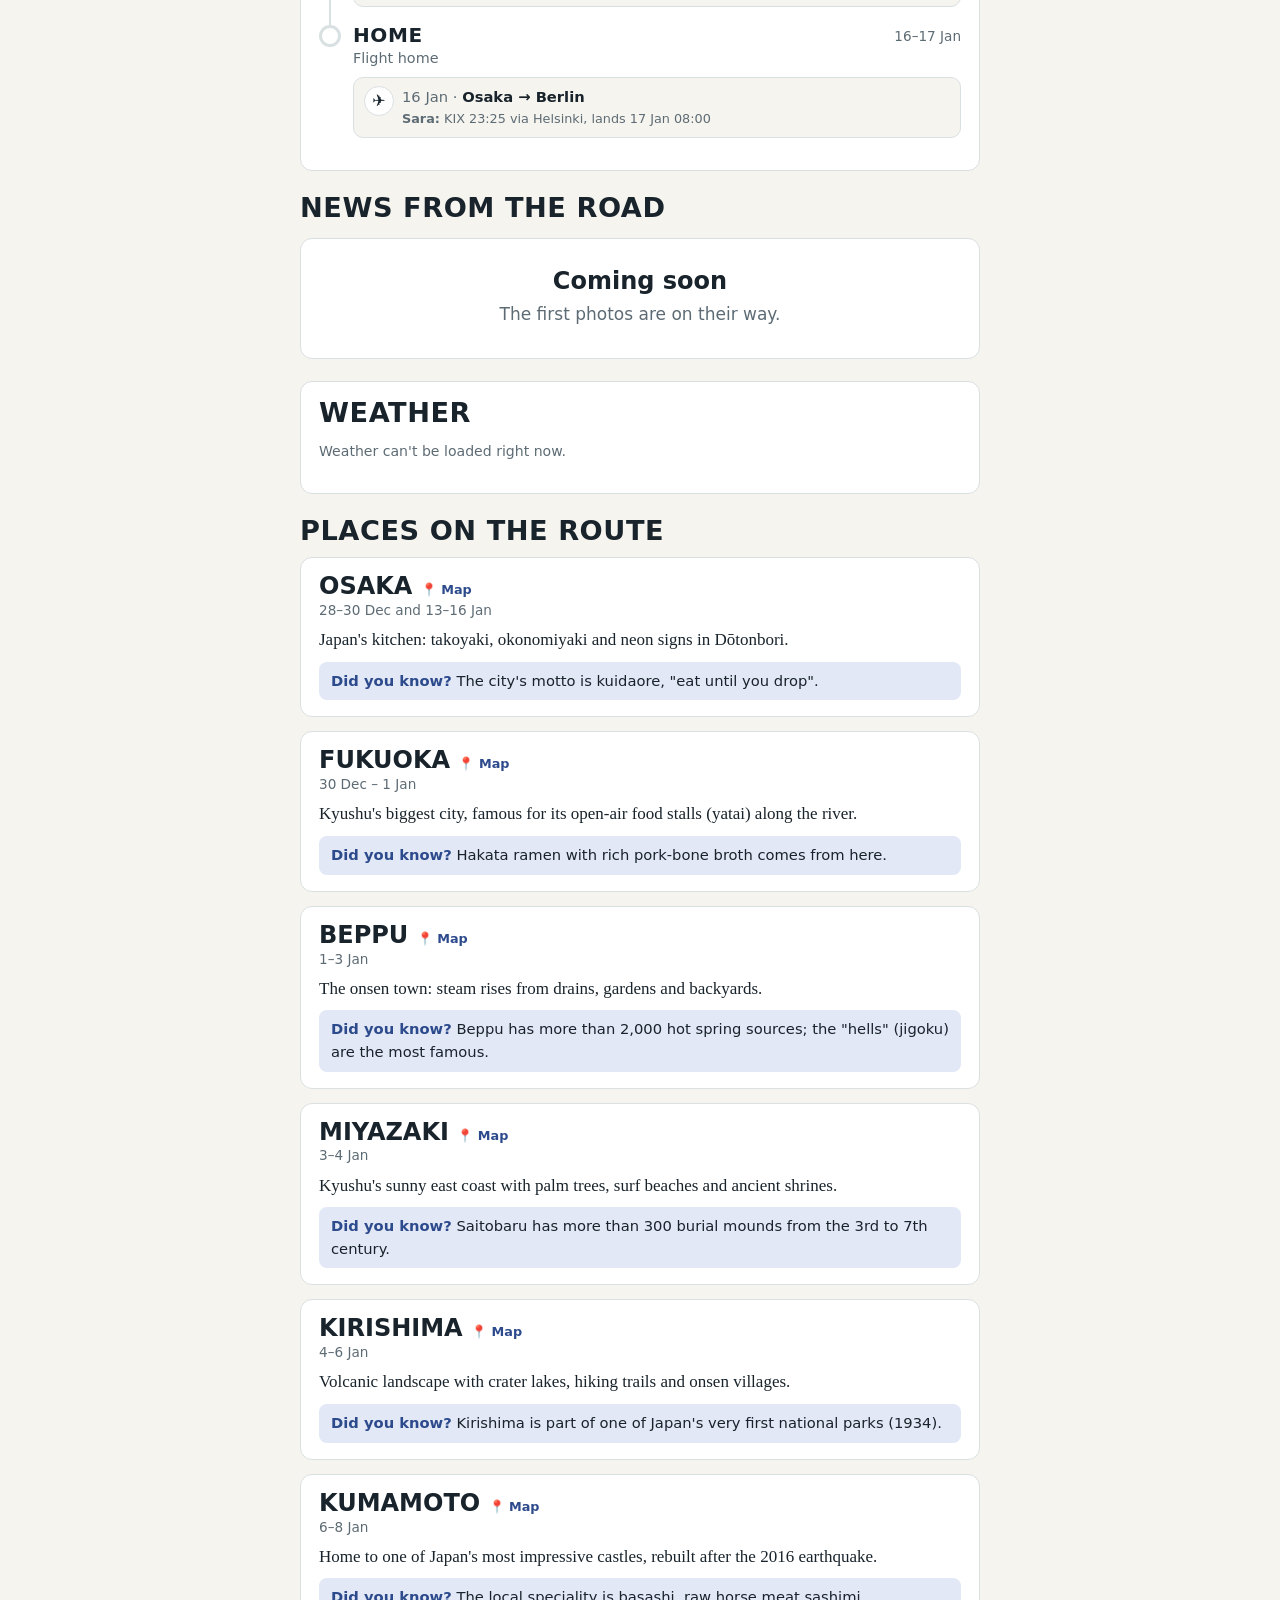
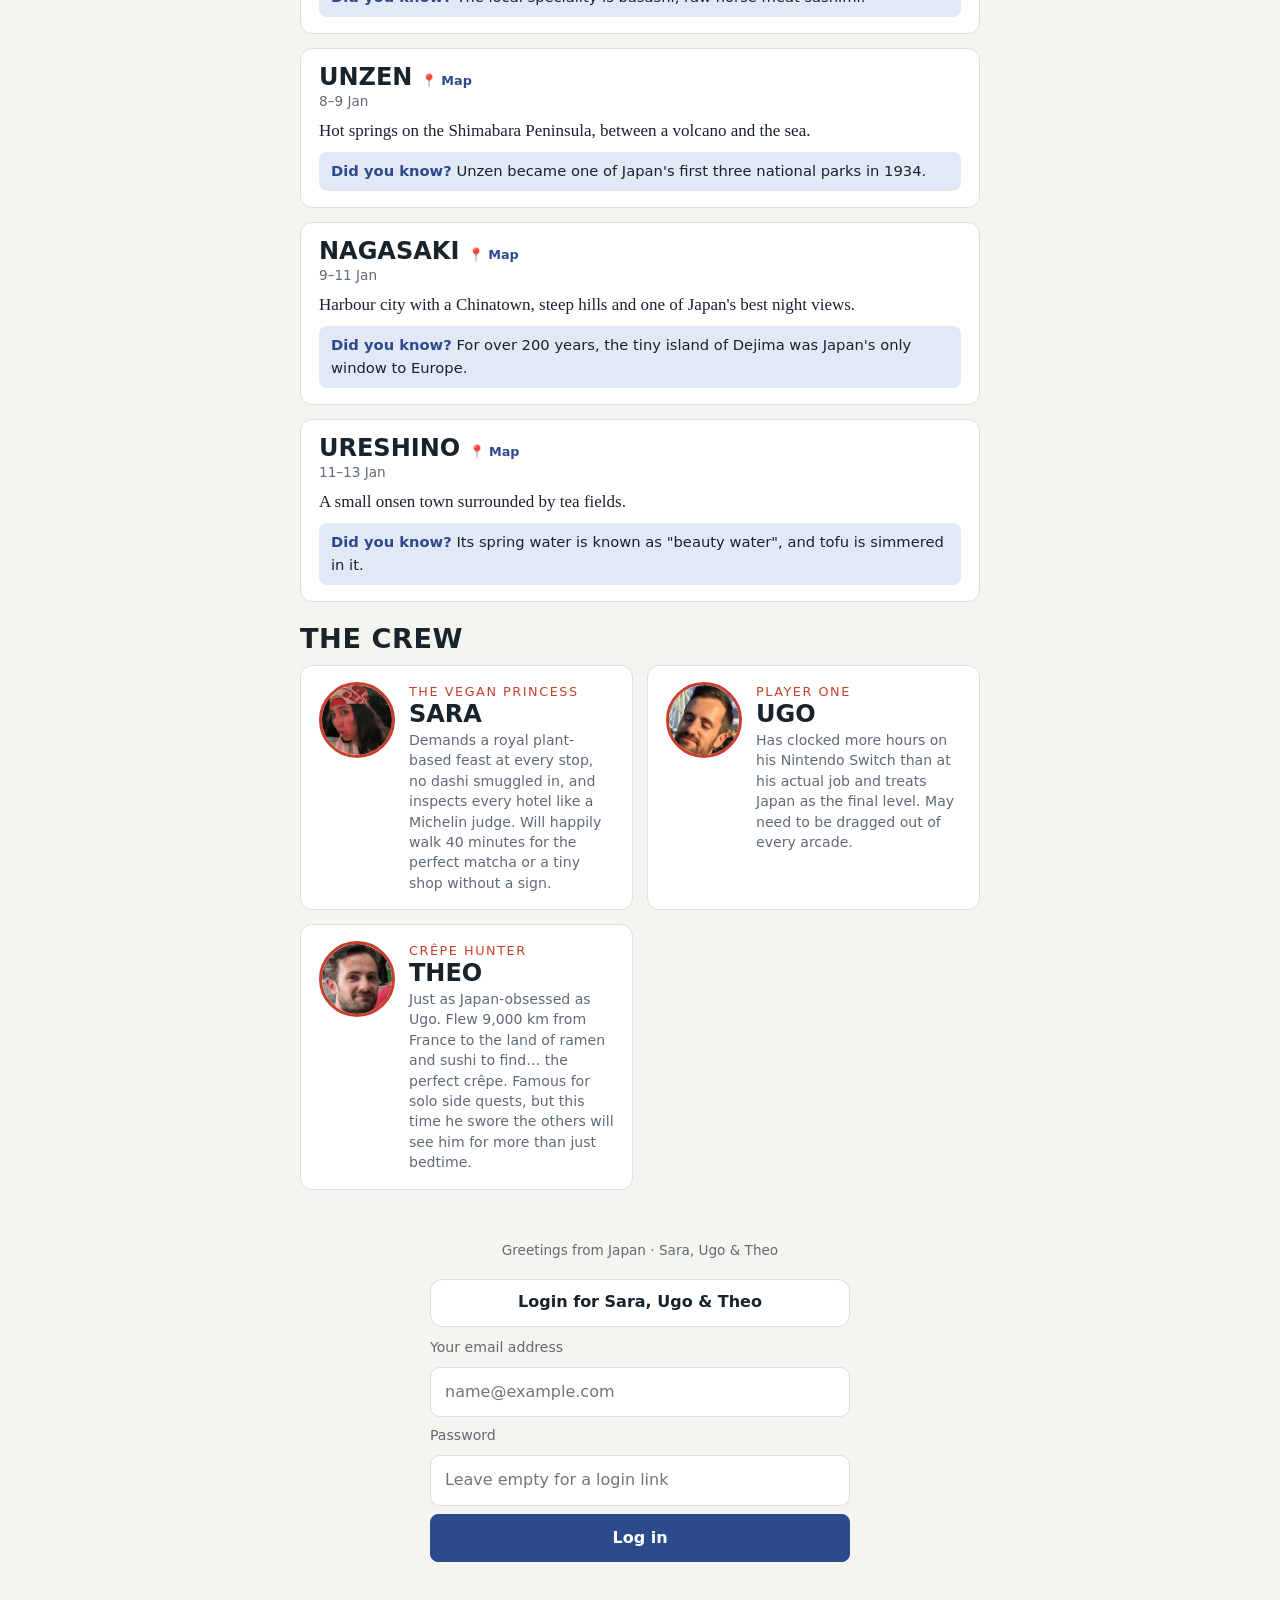
==== commit e9015715: "Collapsible per-person sections within a day, Ugo bio Co-Authored-By: Claude Opus 5.5 <noreply@anthr" ====
--- a/index.html
+++ b/index.html
@@ -23,16 +23,16 @@
 <link rel="preconnect" href="https://fonts.gstatic.com" crossorigin>
 <link href="https://fonts.googleapis.com/css2?family=Barlow+Condensed:wght@500;600;700&amp;family=Source+Serif+4:opsz,wght@8..60,400;8..60,600&amp;family=Source+Sans+3:wght@400;600;700&amp;display=swap" rel="stylesheet">
 <style>@media (display-mode: standalone){.hero{padding-top:env(safe-area-inset-top)}}</style>
-<script src="theme.js?v=30"></script>
-<link rel="stylesheet" href="style.css?v=30">
+<script src="theme.js?v=31"></script>
+<link rel="stylesheet" href="style.css?v=31">
 </head>
 <body>
 <div id="app"><p class="col" style="padding:40px 16px">Loading …</p></div>
 <div class="lb" id="lb" role="dialog" aria-modal="true" aria-label="Photo"><button type="button" id="lbClose">Close</button><img id="lbImg" alt=""></div>
 <script src="vendor/supabase.js?v=2.45.4"></script>
-<script src="config.js?v=30"></script>
-<script src="trip.js?v=30"></script>
-<script src="route-map.js?v=30"></script>
-<script src="app.js?v=30"></script>
+<script src="config.js?v=31"></script>
+<script src="trip.js?v=31"></script>
+<script src="route-map.js?v=31"></script>
+<script src="app.js?v=31"></script>
 </body>
 </html>
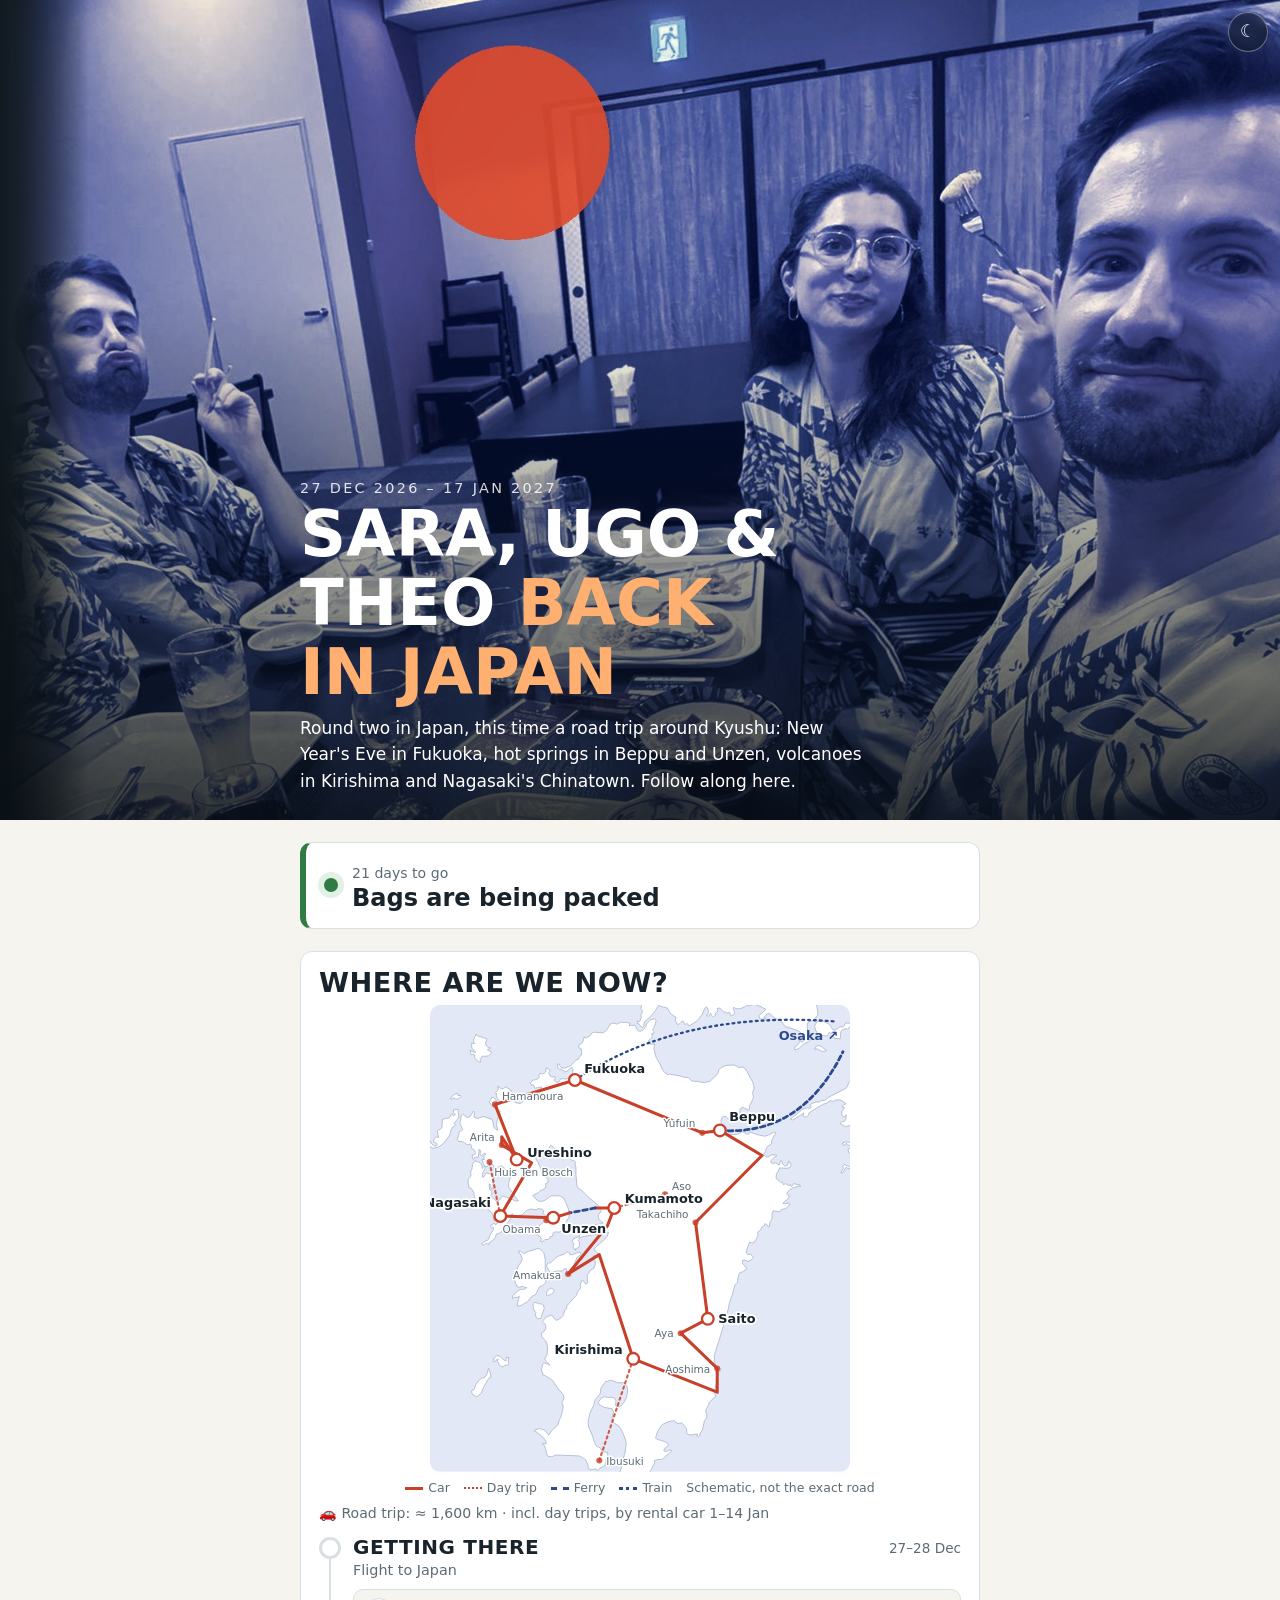
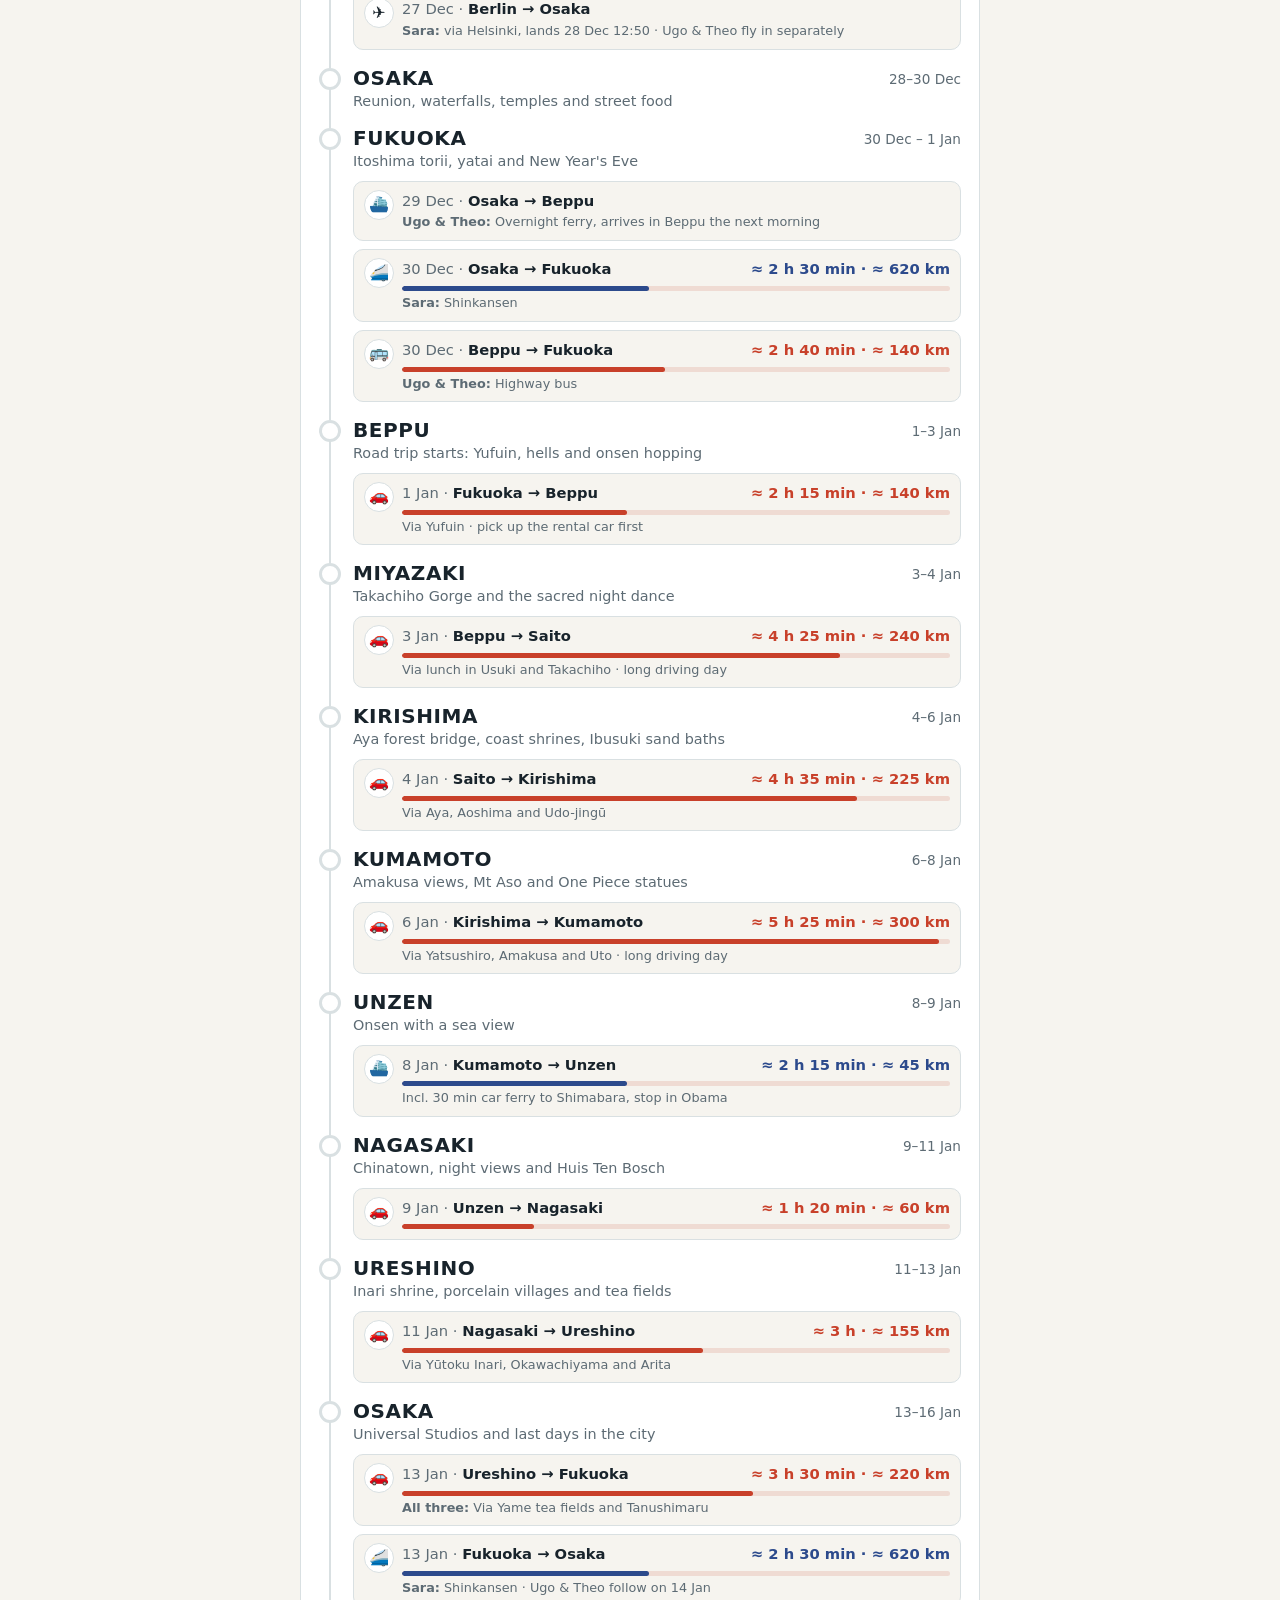
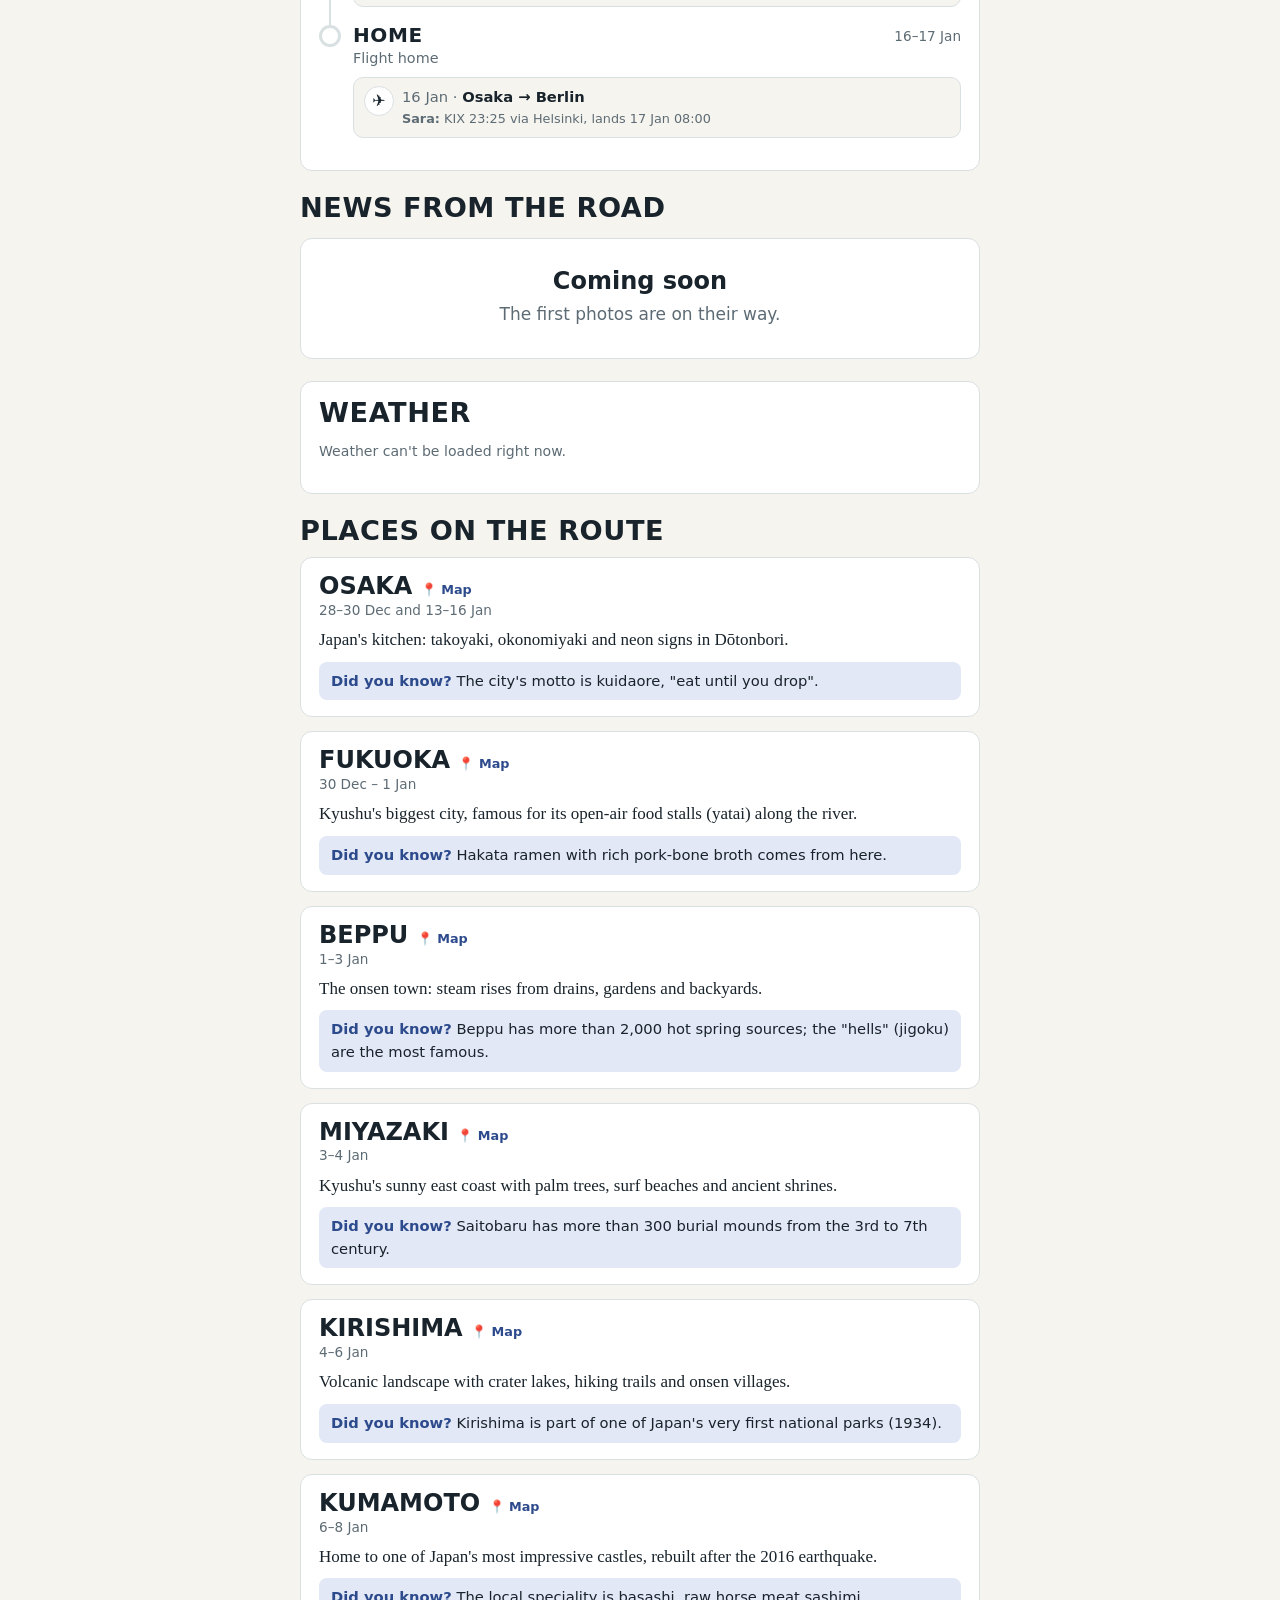
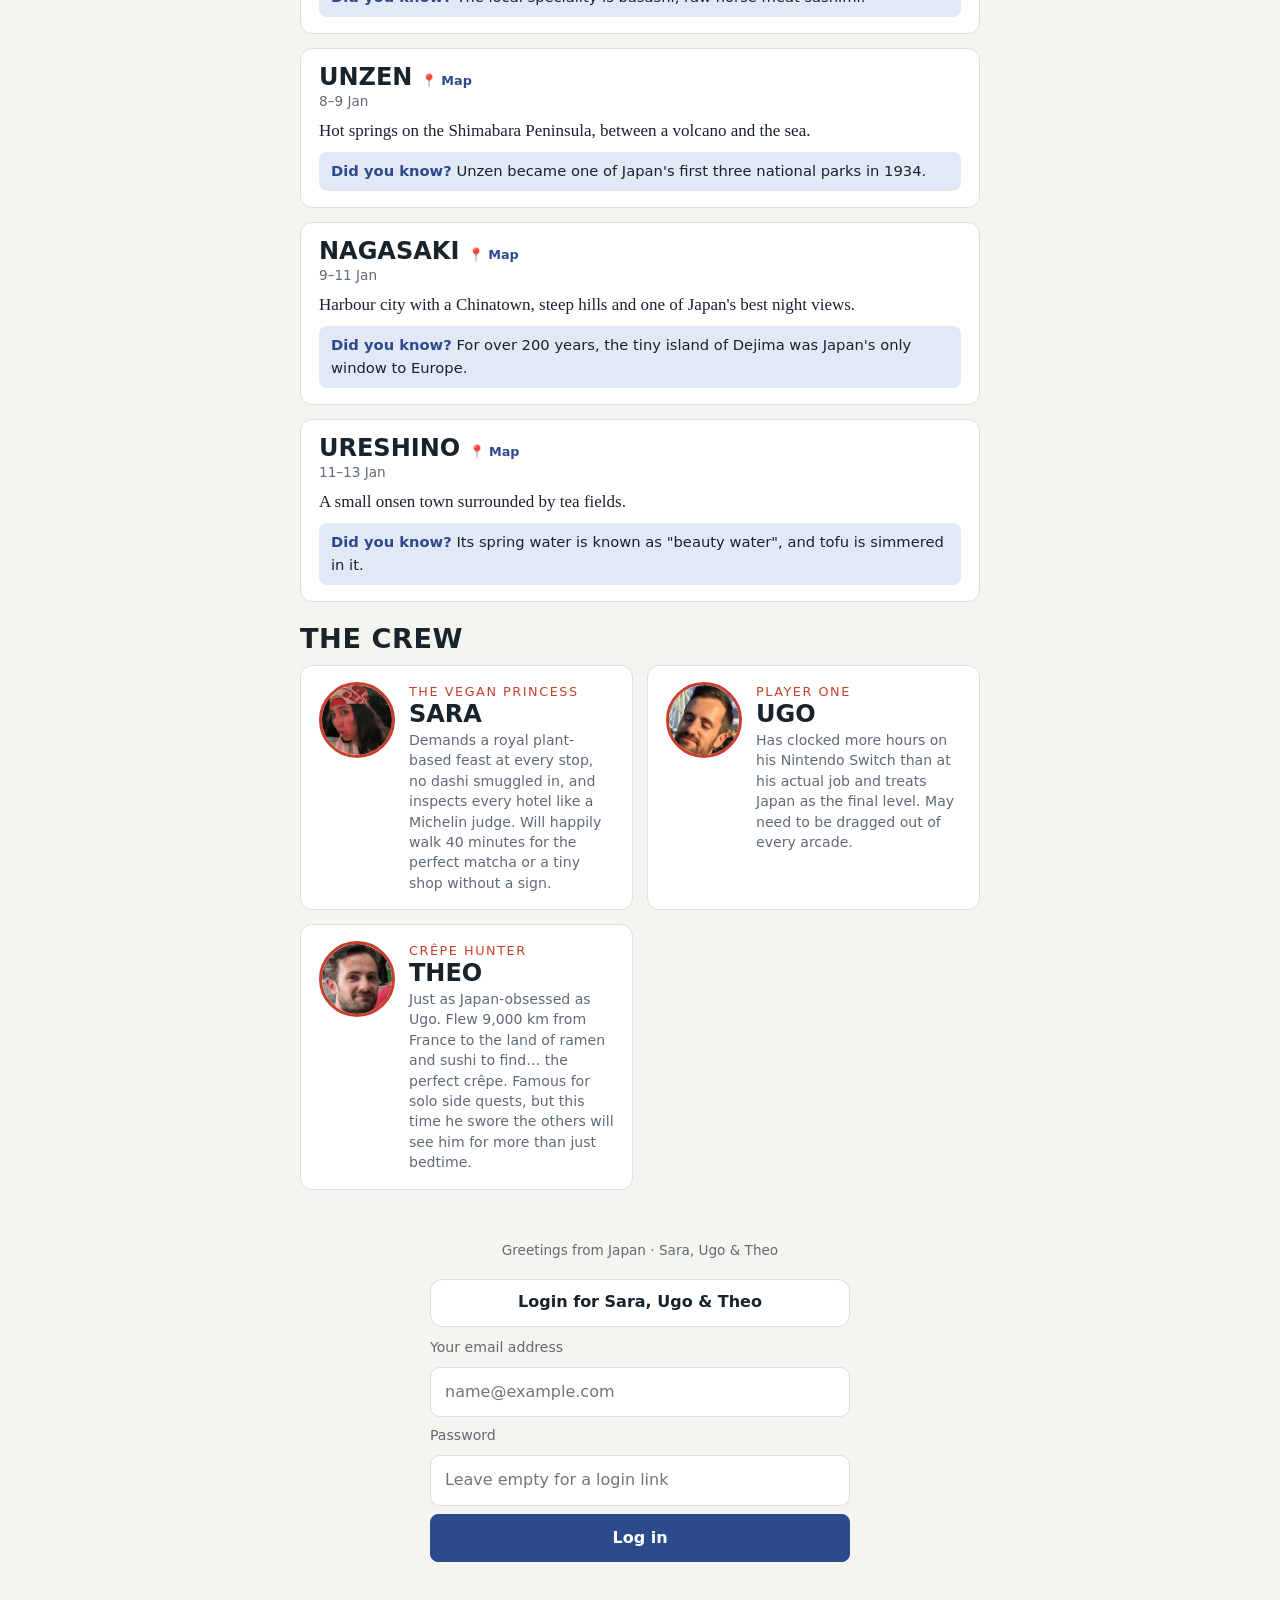
==== commit fd03e0f9: "Blog translation EN/DE/FR, OpenStreetMap day maps for road-trip days, Post tab next to Blog Co-Autho" ====
--- a/index.html
+++ b/index.html
@@ -17,22 +17,22 @@
 <meta property="og:description" content="Photos, route and updates from our trip around Kyushu">
 <meta property="og:image" content="img/cover-yukata.jpg">
 <meta name="robots" content="noindex, nofollow">
-<meta http-equiv="Content-Security-Policy" content="default-src 'self'; script-src 'self'; style-src 'self' 'unsafe-inline' https://fonts.googleapis.com; font-src https://fonts.gstatic.com; img-src 'self' data: blob: https://ztfgjnlhketuqmggoakr.supabase.co; media-src 'self' blob: https://ztfgjnlhketuqmggoakr.supabase.co; connect-src 'self' https://ztfgjnlhketuqmggoakr.supabase.co wss://ztfgjnlhketuqmggoakr.supabase.co https://api.open-meteo.com https://api.frankfurter.dev https://api.frankfurter.app; base-uri 'self'; form-action 'self'; object-src 'none'">
+<meta http-equiv="Content-Security-Policy" content="default-src 'self'; script-src 'self'; style-src 'self' 'unsafe-inline' https://fonts.googleapis.com; font-src https://fonts.gstatic.com; img-src 'self' data: blob: https://ztfgjnlhketuqmggoakr.supabase.co https://tile.openstreetmap.org; media-src 'self' blob: https://ztfgjnlhketuqmggoakr.supabase.co; connect-src 'self' https://ztfgjnlhketuqmggoakr.supabase.co wss://ztfgjnlhketuqmggoakr.supabase.co https://api.open-meteo.com https://router.project-osrm.org https://api.mymemory.translated.net; base-uri 'self'; form-action 'self'; object-src 'none'">
 <meta name="referrer" content="strict-origin-when-cross-origin">
 <link rel="preconnect" href="https://fonts.googleapis.com">
 <link rel="preconnect" href="https://fonts.gstatic.com" crossorigin>
 <link href="https://fonts.googleapis.com/css2?family=Barlow+Condensed:wght@500;600;700&amp;family=Source+Serif+4:opsz,wght@8..60,400;8..60,600&amp;family=Source+Sans+3:wght@400;600;700&amp;display=swap" rel="stylesheet">
 <style>@media (display-mode: standalone){.hero{padding-top:env(safe-area-inset-top)}}</style>
-<script src="theme.js?v=31"></script>
-<link rel="stylesheet" href="style.css?v=31">
+<script src="theme.js?v=35"></script>
+<link rel="stylesheet" href="style.css?v=35">
 </head>
 <body>
 <div id="app"><p class="col" style="padding:40px 16px">Loading …</p></div>
 <div class="lb" id="lb" role="dialog" aria-modal="true" aria-label="Photo"><button type="button" id="lbClose">Close</button><img id="lbImg" alt=""></div>
 <script src="vendor/supabase.js?v=2.45.4"></script>
-<script src="config.js?v=31"></script>
-<script src="trip.js?v=31"></script>
-<script src="route-map.js?v=31"></script>
-<script src="app.js?v=31"></script>
+<script src="config.js?v=35"></script>
+<script src="trip.js?v=35"></script>
+<script src="route-map.js?v=35"></script>
+<script src="app.js?v=35"></script>
 </body>
 </html>
--- a/style.css
+++ b/style.css
@@ -204,3 +204,9 @@
 .themebtn{position:absolute;top:calc(12px + env(safe-area-inset-top));right:12px;z-index:15;width:40px;height:40px;border-radius:50%;border:1px solid rgba(255,255,255,.35);background:rgba(8,14,18,.45);color:#fff;font-size:1.1rem;line-height:1;cursor:pointer;display:grid;place-items:center;padding:0;-webkit-backdrop-filter:blur(6px);backdrop-filter:blur(6px)}
 .themebtn:active{transform:scale(.94)}
 @media print{.themebtn{display:none}}
+.langbar{display:flex;flex-wrap:wrap;gap:6px;margin-top:-6px}
+.langbar button{border:1px solid var(--line);background:var(--surface);color:var(--ink);border-radius:999px;padding:5px 12px;font:inherit;font-size:.85rem;cursor:pointer}
+.langbar button.on{background:var(--ink);color:var(--surface);border-color:var(--ink)}
+.post details.orig{margin:-4px 0 6px}.post details.orig summary{cursor:pointer;font-size:.8rem;color:var(--muted)}
+.post details.orig .txt{opacity:.75}
+.trnote{margin:-4px 0 6px}
